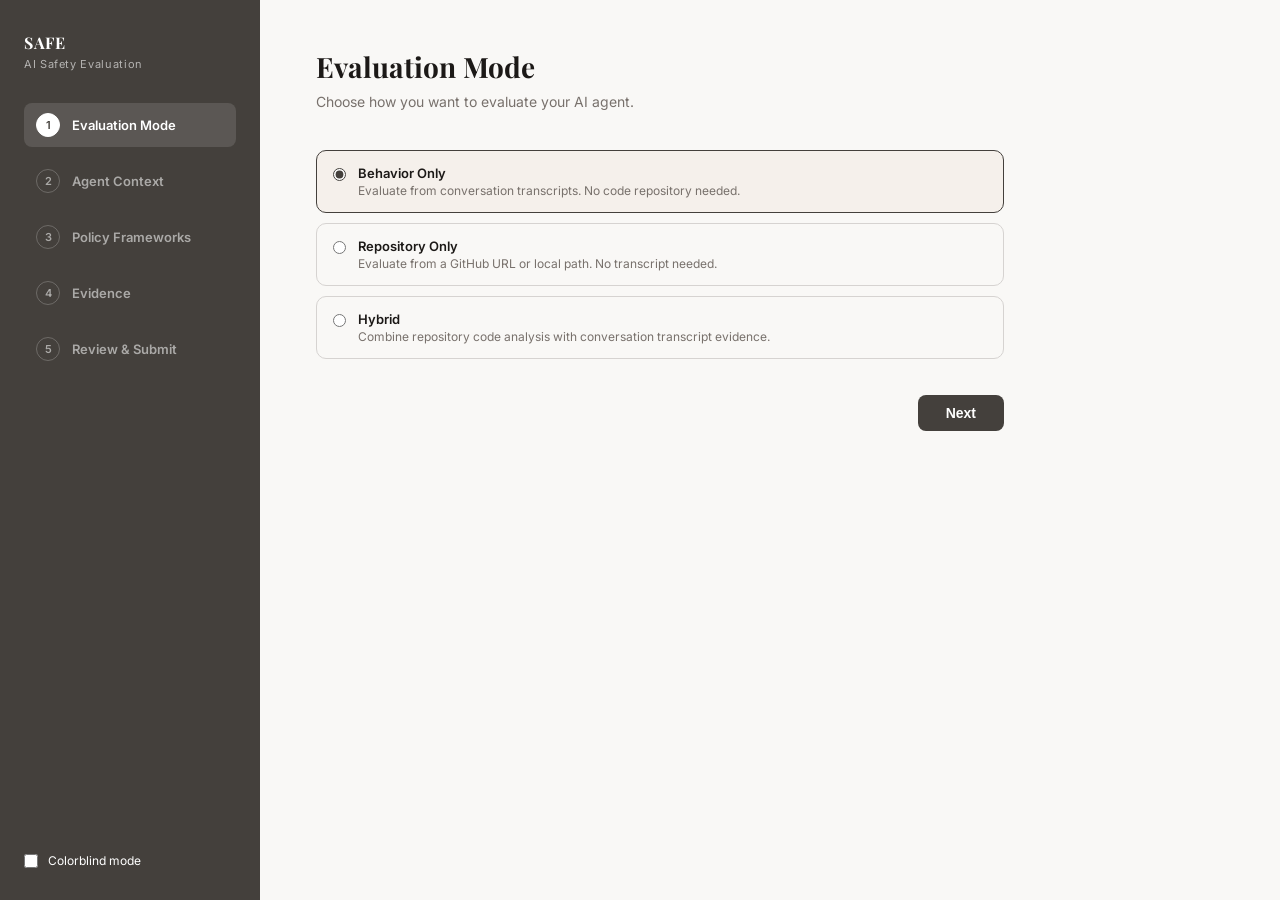
==== frontend/templates/index.html @ 1c04db57 "feat: Phase 7 - HTML frontend, /submit endpoint, 205/207 tests pass" ====
<!DOCTYPE html>
<html lang="en">
<head>
  <meta charset="UTF-8" />
  <meta name="viewport" content="width=device-width, initial-scale=1.0" />
  <title>SAFE — AI Safety Evaluation</title>
  <link rel="preconnect" href="https://fonts.googleapis.com" />
  <link rel="preconnect" href="https://fonts.gstatic.com" crossorigin />
  <link href="https://fonts.googleapis.com/css2?family=Playfair+Display:wght@700&family=Inter:wght@400;600&display=swap" rel="stylesheet" />
  <style>
    *, *::before, *::after { box-sizing: border-box; margin: 0; padding: 0; }
    body { font-family: Inter, sans-serif; background: #F9F8F6; color: #1C1917; min-height: 100vh; display: flex; }

    /* Sidebar */
    #sidebar {
      width: 260px; min-height: 100vh; background: #44403C; color: #fff;
      padding: 32px 24px; display: flex; flex-direction: column; gap: 32px; flex-shrink: 0;
    }
    .wordmark { font-family: 'Playfair Display', serif; font-size: 16px; font-weight: 700; letter-spacing: 0.04em; }
    .wordmark span { opacity: 0.6; font-size: 11px; display: block; font-family: Inter, sans-serif; font-weight: 400; margin-top: 4px; }
    .step-list { display: flex; flex-direction: column; gap: 12px; }
    .step-item {
      display: flex; align-items: center; gap: 12px; padding: 10px 12px; border-radius: 8px;
      cursor: pointer; transition: background 0.15s; font-size: 13px; font-weight: 600; opacity: 0.55;
    }
    .step-item.active { background: rgba(255,255,255,0.12); opacity: 1; }
    .step-item.done { opacity: 0.75; }
    .step-num {
      width: 24px; height: 24px; border-radius: 50%; border: 1.5px solid rgba(255,255,255,0.4);
      display: flex; align-items: center; justify-content: center; font-size: 11px; flex-shrink: 0;
    }
    .step-item.done .step-num { background: rgba(255,255,255,0.2); border-color: transparent; }
    .step-item.active .step-num { background: #fff; color: #44403C; border-color: #fff; }

    /* Colorblind toggle */
    .cb-toggle { margin-top: auto; }
    .cb-toggle label { display: flex; align-items: center; gap: 10px; font-size: 12px; cursor: pointer; }
    .cb-toggle input { width: 14px; height: 14px; accent-color: #fff; }

    /* Main content */
    #main { flex: 1; padding: 48px 56px; max-width: 800px; }
    h1 { font-family: 'Playfair Display', serif; font-size: 28px; margin-bottom: 8px; }
    .subtitle { color: #78716C; font-size: 14px; margin-bottom: 40px; }

    /* Step panels */
    .step-panel { display: none; }
    .step-panel.active { display: block; }

    /* Form fields */
    .field { margin-bottom: 20px; }
    .field label { display: block; font-size: 13px; font-weight: 600; margin-bottom: 6px; }
    .field input, .field textarea, .field select {
      width: 100%; padding: 10px 14px; border: 1.5px solid #D6D3D1; border-radius: 8px;
      font-family: Inter, sans-serif; font-size: 14px; background: #fff;
      transition: border-color 0.15s; outline: none;
    }
    .field input:focus, .field textarea:focus, .field select:focus { border-color: #44403C; }
    .field textarea { resize: vertical; min-height: 90px; }
    .field .hint { font-size: 11px; color: #A8A29E; margin-top: 4px; }

    /* Radio group */
    .radio-group { display: flex; flex-direction: column; gap: 10px; }
    .radio-option {
      display: flex; align-items: flex-start; gap: 12px; padding: 14px 16px; border: 1.5px solid #D6D3D1;
      border-radius: 10px; cursor: pointer; transition: border-color 0.15s, background 0.15s;
    }
    .radio-option:has(input:checked) { border-color: #44403C; background: #F5F0EB; }
    .radio-option input[type=radio] { margin-top: 3px; accent-color: #44403C; }
    .radio-option .opt-label { font-size: 13px; font-weight: 600; }
    .radio-option .opt-desc { font-size: 12px; color: #78716C; margin-top: 2px; }

    /* Policy checkboxes */
    .policy-grid { display: grid; grid-template-columns: 1fr 1fr; gap: 10px; }
    .policy-chip {
      display: flex; align-items: center; gap: 10px; padding: 12px 14px; border: 1.5px solid #D6D3D1;
      border-radius: 8px; cursor: pointer; font-size: 13px; font-weight: 600;
      transition: border-color 0.15s, background 0.15s;
    }
    .policy-chip:has(input:checked) { border-color: #44403C; background: #F5F0EB; }
    .policy-chip input[type=checkbox] { accent-color: #44403C; }

    /* Conversation builder */
    #conversation-box { border: 1.5px solid #D6D3D1; border-radius: 10px; overflow: hidden; }
    .conv-turn { padding: 12px 14px; border-bottom: 1px solid #E7E5E4; display: flex; gap: 10px; }
    .conv-turn:last-child { border-bottom: none; }
    .conv-role {
      font-size: 10px; font-weight: 600; text-transform: uppercase; letter-spacing: 0.06em;
      padding: 3px 8px; border-radius: 4px; flex-shrink: 0; margin-top: 2px; height: fit-content;
    }
    .conv-role.user { background: #E0EDF5; color: #3D6070; }
    .conv-role.assistant { background: #E2E1F5; color: #4A4880; }
    .conv-content { font-size: 13px; flex: 1; line-height: 1.5; }
    .conv-del { background: none; border: none; cursor: pointer; color: #A8A29E; font-size: 16px; flex-shrink: 0; }
    .conv-del:hover { color: #A32D2D; }
    #conv-input-row { display: flex; gap: 10px; padding: 12px 14px; border-top: 1px solid #E7E5E4; background: #FAFAF9; }
    #conv-role-sel { padding: 8px 10px; border: 1.5px solid #D6D3D1; border-radius: 6px; font-size: 13px; }
    #conv-text { flex: 1; padding: 8px 12px; border: 1.5px solid #D6D3D1; border-radius: 6px; font-size: 13px; }
    #conv-add-btn {
      padding: 8px 16px; background: #44403C; color: #fff; border: none; border-radius: 6px;
      font-size: 13px; cursor: pointer; font-weight: 600;
    }
    .conv-empty { padding: 20px; color: #A8A29E; font-size: 13px; text-align: center; }

    /* Dynamic section */
    .dynamic-section { transition: opacity 0.2s; }
    .dynamic-section.hidden { display: none; }

    /* Navigation buttons */
    .nav-row { display: flex; justify-content: space-between; align-items: center; margin-top: 36px; }
    .btn-back {
      padding: 10px 22px; border: 1.5px solid #D6D3D1; border-radius: 8px;
      background: #fff; color: #44403C; font-size: 14px; font-weight: 600; cursor: pointer;
    }
    .btn-next, .btn-submit {
      padding: 10px 28px; background: #44403C; color: #fff; border: none; border-radius: 8px;
      font-size: 14px; font-weight: 600; cursor: pointer; transition: opacity 0.15s;
    }
    .btn-next:hover, .btn-submit:hover { opacity: 0.85; }
    .btn-submit { background: #3B6D11; padding: 12px 36px; font-size: 15px; }

    /* Review section */
    .review-block { background: #F5F0EB; border-radius: 10px; padding: 18px 20px; margin-bottom: 16px; }
    .review-block h3 { font-size: 13px; font-weight: 600; margin-bottom: 10px; color: #78716C; text-transform: uppercase; letter-spacing: 0.05em; }
    .review-item { font-size: 14px; margin-bottom: 4px; }
    .review-item span { font-weight: 600; }

    /* Loading overlay */
    #loading-overlay {
      display: none; position: fixed; inset: 0; background: rgba(68,64,60,0.7);
      z-index: 1000; align-items: center; justify-content: center; flex-direction: column; gap: 16px;
    }
    #loading-overlay.show { display: flex; }
    .spinner { width: 40px; height: 40px; border: 3px solid rgba(255,255,255,0.3); border-top-color: #fff; border-radius: 50%; animation: spin 0.8s linear infinite; }
    @keyframes spin { to { transform: rotate(360deg); } }
    .loading-text { color: #fff; font-size: 15px; font-weight: 600; }

    /* Colorblind mode */
    body.cb .btn-submit { background: #005C99; }
    body.cb .step-item.active .step-num { color: #005C99; }
  </style>
</head>
<body>
  <!-- Loading overlay -->
  <div id="loading-overlay">
    <div class="spinner"></div>
    <div class="loading-text">Running SAFE evaluation…</div>
  </div>

  <!-- Sidebar -->
  <nav id="sidebar">
    <div class="wordmark">SAFE <span>AI Safety Evaluation</span></div>
    <div class="step-list">
      <div class="step-item active" data-step="1">
        <div class="step-num">1</div><span>Evaluation Mode</span>
      </div>
      <div class="step-item" data-step="2">
        <div class="step-num">2</div><span>Agent Context</span>
      </div>
      <div class="step-item" data-step="3">
        <div class="step-num">3</div><span>Policy Frameworks</span>
      </div>
      <div class="step-item" data-step="4">
        <div class="step-num">4</div><span>Evidence</span>
      </div>
      <div class="step-item" data-step="5">
        <div class="step-num">5</div><span>Review &amp; Submit</span>
      </div>
    </div>
    <div class="cb-toggle">
      <label><input type="checkbox" id="cb-check" /> Colorblind mode</label>
    </div>
  </nav>

  <!-- Main -->
  <main id="main">
    <!-- Step 1: Evaluation Mode -->
    <div class="step-panel active" id="panel-1">
      <h1>Evaluation Mode</h1>
      <p class="subtitle">Choose how you want to evaluate your AI agent.</p>
      <div class="radio-group">
        <label class="radio-option">
          <input type="radio" name="eval_mode" value="behavior_only" checked />
          <div>
            <div class="opt-label">Behavior Only</div>
            <div class="opt-desc">Evaluate from conversation transcripts. No code repository needed.</div>
          </div>
        </label>
        <label class="radio-option">
          <input type="radio" name="eval_mode" value="repository_only" />
          <div>
            <div class="opt-label">Repository Only</div>
            <div class="opt-desc">Evaluate from a GitHub URL or local path. No transcript needed.</div>
          </div>
        </label>
        <label class="radio-option">
          <input type="radio" name="eval_mode" value="hybrid" />
          <div>
            <div class="opt-label">Hybrid</div>
            <div class="opt-desc">Combine repository code analysis with conversation transcript evidence.</div>
          </div>
        </label>
      </div>
      <div class="nav-row">
        <span></span>
        <button class="btn-next" onclick="goTo(2)">Next</button>
      </div>
    </div>

    <!-- Step 2: Agent Context -->
    <div class="step-panel" id="panel-2">
      <h1>Agent Context</h1>
      <p class="subtitle">Describe the agent being evaluated.</p>
      <div class="field">
        <label>Agent Name *</label>
        <input type="text" id="agent_name" placeholder="e.g. VeriMedia Content Moderator" />
      </div>
      <div class="field">
        <label>Description</label>
        <textarea id="description" placeholder="Brief description of the agent's purpose and deployment context…"></textarea>
      </div>
      <div class="field">
        <label>Domain</label>
        <select id="domain">
          <option value="Other">Other</option>
          <option value="Healthcare">Healthcare</option>
          <option value="Finance">Finance</option>
          <option value="Legal">Legal</option>
          <option value="Education">Education</option>
          <option value="Security">Security</option>
          <option value="Government">Government</option>
        </select>
      </div>
      <div class="field">
        <label><input type="checkbox" id="high_autonomy" style="margin-right:8px;accent-color:#44403C;" /> High-autonomy agent (can act without human confirmation)</label>
      </div>
      <div class="nav-row">
        <button class="btn-back" onclick="goTo(1)">Back</button>
        <button class="btn-next" onclick="goTo(3)">Next</button>
      </div>
    </div>

    <!-- Step 3: Policy Frameworks -->
    <div class="step-panel" id="panel-3">
      <h1>Policy Frameworks</h1>
      <p class="subtitle">Select the regulatory frameworks to evaluate against.</p>
      <div class="policy-grid">
        <label class="policy-chip"><input type="checkbox" name="policy" value="eu_ai_act" checked /> EU AI Act 2024</label>
        <label class="policy-chip"><input type="checkbox" name="policy" value="us_nist" checked /> NIST AI RMF 1.0</label>
        <label class="policy-chip"><input type="checkbox" name="policy" value="iso" checked /> ISO/IEC 42001</label>
        <label class="policy-chip"><input type="checkbox" name="policy" value="unesco" checked /> UNESCO AI Ethics</label>
      </div>
      <div class="nav-row">
        <button class="btn-back" onclick="goTo(2)">Back</button>
        <button class="btn-next" onclick="goTo(4)">Next</button>
      </div>
    </div>

    <!-- Step 4: Evidence -->
    <div class="step-panel" id="panel-4">
      <h1>Evidence</h1>
      <p class="subtitle">Provide the evidence for evaluation based on your chosen mode.</p>

      <!-- Repository section (shown for repository_only / hybrid) -->
      <div class="dynamic-section hidden" id="repo-section">
        <div class="field">
          <label>Source Type</label>
          <select id="source_type">
            <option value="github_url">GitHub URL</option>
            <option value="local_path">Local Path</option>
          </select>
        </div>
        <div class="field" id="github-url-field">
          <label>GitHub URL *</label>
          <input type="text" id="github_url" placeholder="https://github.com/owner/repository" />
        </div>
        <div class="field hidden" id="local-path-field">
          <label>Local Path *</label>
          <input type="text" id="local_path" placeholder="/absolute/path/to/repository" />
        </div>
        <div class="field">
          <label>Repository Description</label>
          <input type="text" id="repo_description" placeholder="Brief description of the repository…" />
        </div>
      </div>

      <!-- Conversation section (shown for behavior_only / hybrid) -->
      <div class="dynamic-section" id="conv-section">
        <div class="field">
          <label>Conversation Transcript</label>
          <div id="conversation-box">
            <div id="conv-turns"></div>
            <div id="conv-input-row">
              <select id="conv-role-sel">
                <option value="user">User</option>
                <option value="assistant">Assistant</option>
              </select>
              <input type="text" id="conv-text" placeholder="Enter message…" onkeydown="if(event.key==='Enter'){addTurn();}" />
              <button id="conv-add-btn" onclick="addTurn()">Add</button>
            </div>
          </div>
          <div class="hint">Press Enter or click Add to insert a turn.</div>
        </div>
      </div>

      <div class="nav-row">
        <button class="btn-back" onclick="goTo(3)">Back</button>
        <button class="btn-next" onclick="goTo(5)">Next</button>
      </div>
    </div>

    <!-- Step 5: Review & Submit -->
    <div class="step-panel" id="panel-5">
      <h1>Review &amp; Submit</h1>
      <p class="subtitle">Confirm your configuration before running the evaluation.</p>

      <div class="review-block">
        <h3>Evaluation</h3>
        <div class="review-item">Mode: <span id="rv-mode">—</span></div>
      </div>
      <div class="review-block">
        <h3>Agent</h3>
        <div class="review-item">Name: <span id="rv-name">—</span></div>
        <div class="review-item">Domain: <span id="rv-domain">—</span></div>
        <div class="review-item">High autonomy: <span id="rv-autonomy">—</span></div>
      </div>
      <div class="review-block">
        <h3>Policies</h3>
        <div class="review-item"><span id="rv-policies">—</span></div>
      </div>
      <div class="review-block" id="rv-evidence-block">
        <h3>Evidence</h3>
        <div id="rv-evidence">—</div>
      </div>

      <div class="nav-row">
        <button class="btn-back" onclick="goTo(4)">Back</button>
        <button class="btn-submit" onclick="submitForm()">Run Evaluation</button>
      </div>
    </div>

  </main>

  <script>
    let currentStep = 1;
    const conversation = [];

    // --- Step navigation ---
    function goTo(step) {
      document.querySelector('.step-panel.active').classList.remove('active');
      document.getElementById('panel-' + step).classList.add('active');

      document.querySelectorAll('.step-item').forEach(el => {
        const s = parseInt(el.dataset.step);
        el.classList.remove('active', 'done');
        if (s === step) el.classList.add('active');
        else if (s < step) el.classList.add('done');
      });

      currentStep = step;
      if (step === 4) updateEvidenceSections();
      if (step === 5) buildReview();
    }

    // --- Evaluation mode drives evidence sections ---
    function getMode() {
      return document.querySelector('input[name="eval_mode"]:checked')?.value || 'behavior_only';
    }

    function updateEvidenceSections() {
      const mode = getMode();
      const showRepo = mode === 'repository_only' || mode === 'hybrid';
      const showConv = mode === 'behavior_only' || mode === 'hybrid';
      document.getElementById('repo-section').classList.toggle('hidden', !showRepo);
      document.getElementById('conv-section').classList.toggle('hidden', !showConv);
    }

    // Source type toggle
    document.getElementById('source_type').addEventListener('change', function() {
      const isGH = this.value === 'github_url';
      document.getElementById('github-url-field').classList.toggle('hidden', !isGH);
      document.getElementById('local-path-field').classList.toggle('hidden', isGH);
    });

    // --- Conversation builder ---
    function addTurn() {
      const role = document.getElementById('conv-role-sel').value;
      const text = document.getElementById('conv-text').value.trim();
      if (!text) return;
      conversation.push({ role, content: text });
      document.getElementById('conv-text').value = '';
      renderConversation();
    }

    function removeTurn(i) {
      conversation.splice(i, 1);
      renderConversation();
    }

    function renderConversation() {
      const box = document.getElementById('conv-turns');
      if (conversation.length === 0) {
        box.innerHTML = '<div class="conv-empty">No turns yet. Add a message below.</div>';
        return;
      }
      box.innerHTML = conversation.map((t, i) =>
        `<div class="conv-turn">
          <span class="conv-role ${t.role}">${t.role}</span>
          <span class="conv-content">${escHtml(t.content)}</span>
          <button class="conv-del" onclick="removeTurn(${i})" title="Remove">×</button>
        </div>`
      ).join('');
    }

    function escHtml(s) {
      return s.replace(/&/g,'&amp;').replace(/</g,'&lt;').replace(/>/g,'&gt;');
    }

    renderConversation();

    // --- Build review panel ---
    function buildReview() {
      const mode = getMode();
      document.getElementById('rv-mode').textContent = { behavior_only: 'Behavior Only', repository_only: 'Repository Only', hybrid: 'Hybrid' }[mode] || mode;
      document.getElementById('rv-name').textContent = document.getElementById('agent_name').value || '(not set)';
      document.getElementById('rv-domain').textContent = document.getElementById('domain').value;
      document.getElementById('rv-autonomy').textContent = document.getElementById('high_autonomy').checked ? 'Yes' : 'No';

      const policies = Array.from(document.querySelectorAll('input[name="policy"]:checked')).map(el => el.value);
      document.getElementById('rv-policies').textContent = policies.join(', ') || '(none)';

      let evHtml = '';
      if (mode === 'repository_only' || mode === 'hybrid') {
        const st = document.getElementById('source_type').value;
        const url = st === 'github_url' ? document.getElementById('github_url').value : document.getElementById('local_path').value;
        evHtml += `<div class="review-item">Repository: <span>${escHtml(url || '(not set)')}</span></div>`;
      }
      if (mode === 'behavior_only' || mode === 'hybrid') {
        evHtml += `<div class="review-item">Conversation turns: <span>${conversation.length}</span></div>`;
      }
      document.getElementById('rv-evidence').innerHTML = evHtml || '—';
    }

    // --- Submit ---
    async function submitForm() {
      const mode = getMode();
      const agentName = document.getElementById('agent_name').value.trim() || 'Unnamed Agent';
      const description = document.getElementById('description').value.trim();
      const domain = document.getElementById('domain').value;
      const highAutonomy = document.getElementById('high_autonomy').checked;
      const policies = Array.from(document.querySelectorAll('input[name="policy"]:checked')).map(el => el.value);

      const fd = new FormData();
      fd.append('evaluation_mode', mode);
      fd.append('agent_name', agentName);
      fd.append('description', description);
      fd.append('domain', domain);
      fd.append('high_autonomy', highAutonomy ? 'true' : 'false');
      fd.append('selected_policies', JSON.stringify(policies));
      fd.append('conversation', JSON.stringify(conversation));

      if (mode === 'repository_only' || mode === 'hybrid') {
        const st = document.getElementById('source_type').value;
        fd.append('source_type', st);
        if (st === 'github_url') {
          fd.append('github_url', document.getElementById('github_url').value.trim());
        } else {
          fd.append('local_path', document.getElementById('local_path').value.trim());
        }
        fd.append('repo_description', document.getElementById('repo_description').value.trim());
      }

      document.getElementById('loading-overlay').classList.add('show');

      try {
        const resp = await fetch('/submit', { method: 'POST', body: fd });
        if (!resp.ok) {
          const err = await resp.json();
          alert('Error: ' + (err.detail || resp.statusText));
          return;
        }
        const data = await resp.json();
        sessionStorage.setItem('safe_result', JSON.stringify(data));
        window.location.href = '/result';
      } catch (e) {
        alert('Network error: ' + e.message);
      } finally {
        document.getElementById('loading-overlay').classList.remove('show');
      }
    }

    // --- Colorblind toggle ---
    document.getElementById('cb-check').addEventListener('change', function() {
      document.body.classList.toggle('cb', this.checked);
    });
  </script>
</body>
</html>
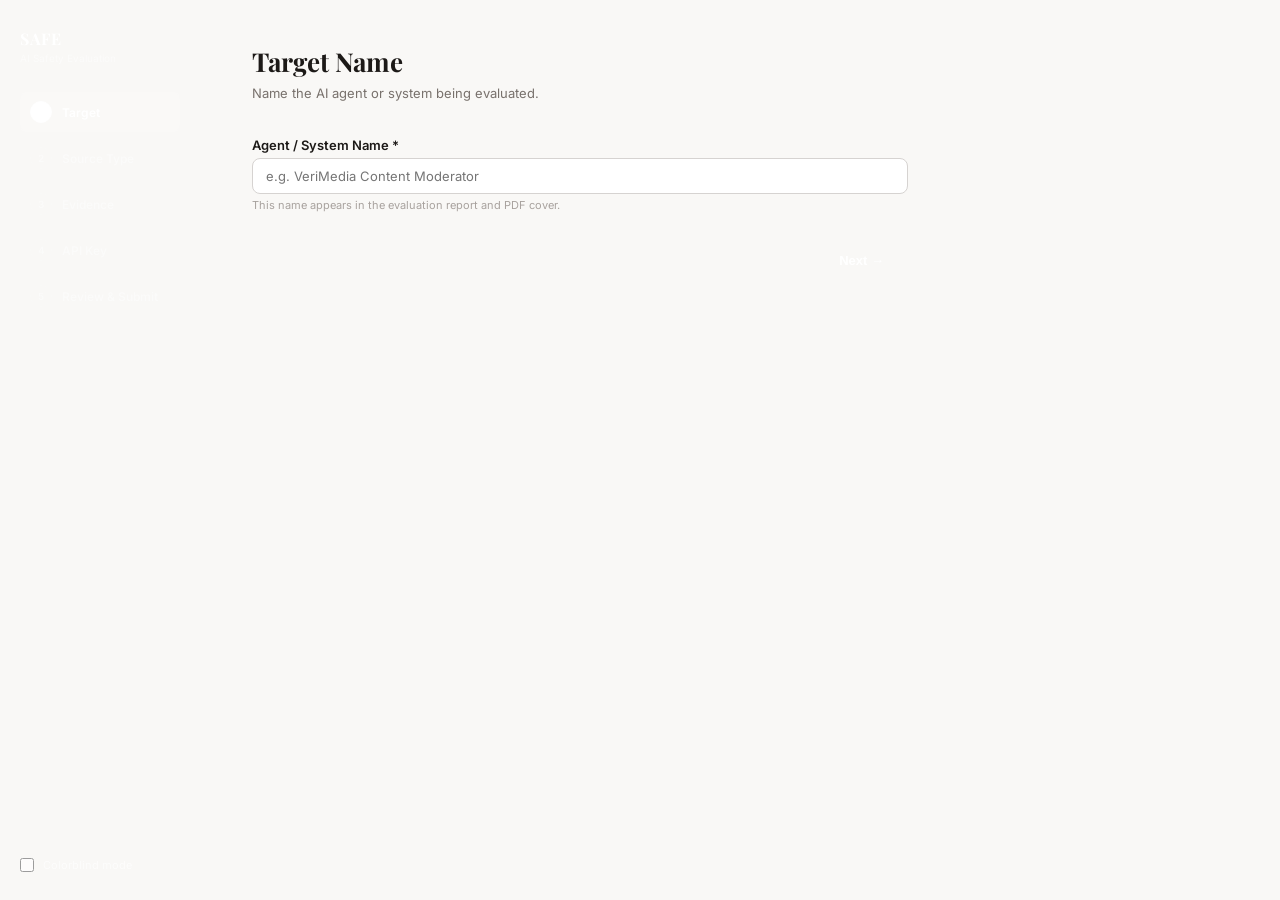
==== commit b454bc4c: "feat: Phase 7b - frontend visual spec applied, 194/194 tests pass" ====
--- a/frontend/templates/index.html
+++ b/frontend/templates/index.html
@@ -6,141 +6,169 @@
   <title>SAFE — AI Safety Evaluation</title>
   <link rel="preconnect" href="https://fonts.googleapis.com" />
   <link rel="preconnect" href="https://fonts.gstatic.com" crossorigin />
-  <link href="https://fonts.googleapis.com/css2?family=Playfair+Display:wght@700&family=Inter:wght@400;600&display=swap" rel="stylesheet" />
+  <link href="https://fonts.googleapis.com/css2?family=Inter:wght@400;500;600&family=Playfair+Display:wght@700&display=swap" rel="stylesheet" />
+  <link rel="stylesheet" href="/static/style.css" />
   <style>
     *, *::before, *::after { box-sizing: border-box; margin: 0; padding: 0; }
     body { font-family: Inter, sans-serif; background: #F9F8F6; color: #1C1917; min-height: 100vh; display: flex; }
 
-    /* Sidebar */
+    /* ── Sidebar ─────────────────────────────────────── */
     #sidebar {
-      width: 260px; min-height: 100vh; background: #44403C; color: #fff;
-      padding: 32px 24px; display: flex; flex-direction: column; gap: 32px; flex-shrink: 0;
-    }
-    .wordmark { font-family: 'Playfair Display', serif; font-size: 16px; font-weight: 700; letter-spacing: 0.04em; }
-    .wordmark span { opacity: 0.6; font-size: 11px; display: block; font-family: Inter, sans-serif; font-weight: 400; margin-top: 4px; }
-    .step-list { display: flex; flex-direction: column; gap: 12px; }
+      width: 200px; min-height: 100vh; background: var(--color-warm-slate); color: #fff;
+      padding: 28px 20px; display: flex; flex-direction: column; gap: 28px; flex-shrink: 0;
+    }
+    .wordmark {
+      font-family: 'Playfair Display', serif; font-size: 16px; font-weight: 700; letter-spacing: 0.04em;
+    }
+    .wordmark span {
+      display: block; font-family: Inter, sans-serif; font-size: 10px; font-weight: 400;
+      opacity: 0.55; margin-top: 3px; letter-spacing: 0;
+    }
+    .step-list { display: flex; flex-direction: column; gap: 6px; }
     .step-item {
-      display: flex; align-items: center; gap: 12px; padding: 10px 12px; border-radius: 8px;
-      cursor: pointer; transition: background 0.15s; font-size: 13px; font-weight: 600; opacity: 0.55;
-    }
-    .step-item.active { background: rgba(255,255,255,0.12); opacity: 1; }
-    .step-item.done { opacity: 0.75; }
+      display: flex; align-items: center; gap: 10px; padding: 9px 10px; border-radius: 7px;
+      cursor: pointer; font-size: 12px; font-weight: 600; opacity: 0.45; transition: opacity 0.15s, background 0.15s;
+    }
+    .step-item.active  { background: rgba(255,255,255,0.12); opacity: 1; }
+    .step-item.done    { opacity: 0.7; }
     .step-num {
-      width: 24px; height: 24px; border-radius: 50%; border: 1.5px solid rgba(255,255,255,0.4);
-      display: flex; align-items: center; justify-content: center; font-size: 11px; flex-shrink: 0;
-    }
-    .step-item.done .step-num { background: rgba(255,255,255,0.2); border-color: transparent; }
-    .step-item.active .step-num { background: #fff; color: #44403C; border-color: #fff; }
+      width: 22px; height: 22px; border-radius: 50%; border: 1.5px solid rgba(255,255,255,0.35);
+      display: flex; align-items: center; justify-content: center; font-size: 10px; flex-shrink: 0;
+    }
+    .step-item.active .step-num { background: #fff; color: var(--color-warm-slate); border-color: #fff; }
+    .step-item.done   .step-num { background: rgba(255,255,255,0.18); border-color: transparent; }
 
     /* Colorblind toggle */
     .cb-toggle { margin-top: auto; }
-    .cb-toggle label { display: flex; align-items: center; gap: 10px; font-size: 12px; cursor: pointer; }
+    .cb-toggle label { display: flex; align-items: center; gap: 9px; font-size: 11px; cursor: pointer; opacity: 0.7; }
     .cb-toggle input { width: 14px; height: 14px; accent-color: #fff; }
 
-    /* Main content */
-    #main { flex: 1; padding: 48px 56px; max-width: 800px; }
-    h1 { font-family: 'Playfair Display', serif; font-size: 28px; margin-bottom: 8px; }
-    .subtitle { color: #78716C; font-size: 14px; margin-bottom: 40px; }
+    /* ── Main area ──────────────────────────────────── */
+    #main { flex: 1; padding: 44px 52px; max-width: 760px; }
+    h1 { font-family: 'Playfair Display', serif; font-size: 26px; margin-bottom: 6px; }
+    .subtitle { color: #78716C; font-size: 13px; margin-bottom: 36px; }
 
     /* Step panels */
     .step-panel { display: none; }
     .step-panel.active { display: block; }
 
-    /* Form fields */
-    .field { margin-bottom: 20px; }
-    .field label { display: block; font-size: 13px; font-weight: 600; margin-bottom: 6px; }
+    /* Fields */
+    .field { margin-bottom: 18px; }
+    .field label { display: block; font-size: 13px; font-weight: 600; margin-bottom: 5px; }
     .field input, .field textarea, .field select {
-      width: 100%; padding: 10px 14px; border: 1.5px solid #D6D3D1; border-radius: 8px;
-      font-family: Inter, sans-serif; font-size: 14px; background: #fff;
-      transition: border-color 0.15s; outline: none;
-    }
-    .field input:focus, .field textarea:focus, .field select:focus { border-color: #44403C; }
-    .field textarea { resize: vertical; min-height: 90px; }
+      width: 100%; padding: 9px 13px; border: 1.5px solid #D6D3D1; border-radius: 8px;
+      font-family: Inter, sans-serif; font-size: 13px; background: #fff; outline: none;
+      transition: border-color 0.15s;
+    }
+    .field input:focus, .field textarea:focus, .field select:focus { border-color: var(--color-warm-slate); }
+    .field textarea { resize: vertical; min-height: 80px; }
     .field .hint { font-size: 11px; color: #A8A29E; margin-top: 4px; }
 
-    /* Radio group */
-    .radio-group { display: flex; flex-direction: column; gap: 10px; }
-    .radio-option {
-      display: flex; align-items: flex-start; gap: 12px; padding: 14px 16px; border: 1.5px solid #D6D3D1;
-      border-radius: 10px; cursor: pointer; transition: border-color 0.15s, background 0.15s;
-    }
-    .radio-option:has(input:checked) { border-color: #44403C; background: #F5F0EB; }
-    .radio-option input[type=radio] { margin-top: 3px; accent-color: #44403C; }
-    .radio-option .opt-label { font-size: 13px; font-weight: 600; }
-    .radio-option .opt-desc { font-size: 12px; color: #78716C; margin-top: 2px; }
-
-    /* Policy checkboxes */
-    .policy-grid { display: grid; grid-template-columns: 1fr 1fr; gap: 10px; }
-    .policy-chip {
-      display: flex; align-items: center; gap: 10px; padding: 12px 14px; border: 1.5px solid #D6D3D1;
-      border-radius: 8px; cursor: pointer; font-size: 13px; font-weight: 600;
-      transition: border-color 0.15s, background 0.15s;
-    }
-    .policy-chip:has(input:checked) { border-color: #44403C; background: #F5F0EB; }
-    .policy-chip input[type=checkbox] { accent-color: #44403C; }
+    /* Source-type buttons */
+    .source-btns { display: flex; gap: 10px; margin-bottom: 24px; }
+    .source-btn {
+      flex: 1; padding: 11px 8px; border: 1.5px solid #D6D3D1; border-radius: 9px;
+      background: #fff; font-family: Inter, sans-serif; font-size: 13px; font-weight: 600;
+      cursor: pointer; text-align: center; transition: border-color 0.15s, background 0.15s;
+    }
+    .source-btn .s-icon { display: block; font-size: 18px; margin-bottom: 4px; }
+    .source-btn.active { border-color: var(--color-warm-slate); background: var(--color-rule-ref-bg); }
+
+    /* Dynamic evidence sections */
+    .evidence-section { display: none; }
+    .evidence-section.active { display: block; }
 
     /* Conversation builder */
-    #conversation-box { border: 1.5px solid #D6D3D1; border-radius: 10px; overflow: hidden; }
-    .conv-turn { padding: 12px 14px; border-bottom: 1px solid #E7E5E4; display: flex; gap: 10px; }
+    #conv-box { border: 1.5px solid #D6D3D1; border-radius: 10px; overflow: hidden; margin-bottom: 4px; }
+    .conv-turn { padding: 10px 13px; border-bottom: 1px solid var(--color-card-border); display: flex; gap: 10px; align-items: flex-start; }
     .conv-turn:last-child { border-bottom: none; }
     .conv-role {
-      font-size: 10px; font-weight: 600; text-transform: uppercase; letter-spacing: 0.06em;
-      padding: 3px 8px; border-radius: 4px; flex-shrink: 0; margin-top: 2px; height: fit-content;
-    }
-    .conv-role.user { background: #E0EDF5; color: #3D6070; }
+      font-size: 9px; font-weight: 600; text-transform: uppercase; letter-spacing: 0.06em;
+      padding: 3px 7px; border-radius: 4px; flex-shrink: 0; margin-top: 2px;
+    }
+    .conv-role.user      { background: #E0EDF5; color: #3D6070; }
     .conv-role.assistant { background: #E2E1F5; color: #4A4880; }
     .conv-content { font-size: 13px; flex: 1; line-height: 1.5; }
-    .conv-del { background: none; border: none; cursor: pointer; color: #A8A29E; font-size: 16px; flex-shrink: 0; }
+    .conv-del { background: none; border: none; cursor: pointer; color: #A8A29E; font-size: 15px; flex-shrink: 0; padding: 0 2px; }
     .conv-del:hover { color: #A32D2D; }
-    #conv-input-row { display: flex; gap: 10px; padding: 12px 14px; border-top: 1px solid #E7E5E4; background: #FAFAF9; }
-    #conv-role-sel { padding: 8px 10px; border: 1.5px solid #D6D3D1; border-radius: 6px; font-size: 13px; }
-    #conv-text { flex: 1; padding: 8px 12px; border: 1.5px solid #D6D3D1; border-radius: 6px; font-size: 13px; }
+    .conv-empty { padding: 18px; color: #A8A29E; font-size: 13px; text-align: center; }
+    #conv-input-row { display: flex; gap: 8px; padding: 10px 13px; border-top: 1px solid var(--color-card-border); background: #FAFAF9; }
+    #conv-role-sel { padding: 7px 9px; border: 1.5px solid #D6D3D1; border-radius: 6px; font-size: 12px; }
+    #conv-text { flex: 1; padding: 7px 11px; border: 1.5px solid #D6D3D1; border-radius: 6px; font-size: 13px; }
     #conv-add-btn {
-      padding: 8px 16px; background: #44403C; color: #fff; border: none; border-radius: 6px;
-      font-size: 13px; cursor: pointer; font-weight: 600;
-    }
-    .conv-empty { padding: 20px; color: #A8A29E; font-size: 13px; text-align: center; }
-
-    /* Dynamic section */
-    .dynamic-section { transition: opacity 0.2s; }
-    .dynamic-section.hidden { display: none; }
-
-    /* Navigation buttons */
-    .nav-row { display: flex; justify-content: space-between; align-items: center; margin-top: 36px; }
+      padding: 7px 14px; background: var(--color-warm-slate); color: #fff; border: none;
+      border-radius: 6px; font-size: 12px; font-weight: 600; cursor: pointer;
+    }
+
+    /* File upload */
+    .file-drop {
+      border: 2px dashed #D6D3D1; border-radius: 10px; padding: 32px 20px;
+      text-align: center; cursor: pointer; transition: border-color 0.15s;
+    }
+    .file-drop:hover { border-color: var(--color-warm-slate); }
+    .file-drop .fd-icon { font-size: 28px; margin-bottom: 8px; color: #A8A29E; }
+    .file-drop .fd-label { font-size: 13px; font-weight: 600; color: #44403C; }
+    .file-drop .fd-sub { font-size: 11px; color: #A8A29E; margin-top: 4px; }
+    #doc-file { display: none; }
+    #doc-preview { margin-top: 10px; font-size: 12px; color: #78716C; }
+
+    /* API key detection */
+    .api-key-wrap { position: relative; }
+    #api_key { padding-right: 120px; }
+    #provider-badge {
+      position: absolute; right: 10px; top: 50%; transform: translateY(-50%);
+      font-size: 11px; font-weight: 600; padding: 3px 9px; border-radius: 10px;
+      background: var(--color-rule-ref-bg); color: var(--color-warm-slate); display: none;
+    }
+    .no-key-hint { font-size: 11px; color: #A8A29E; margin-top: 6px; }
+
+    /* Review block */
+    .review-block {
+      background: var(--color-rule-ref-bg); border-radius: 10px; padding: 16px 18px; margin-bottom: 14px;
+    }
+    .review-block h3 {
+      font-size: 11px; font-weight: 600; color: #78716C; text-transform: uppercase;
+      letter-spacing: 0.05em; margin-bottom: 8px;
+    }
+    .review-item { font-size: 13px; margin-bottom: 3px; color: #1C1917; }
+    .review-item span { font-weight: 600; }
+
+    /* Navigation */
+    .nav-row { display: flex; justify-content: space-between; align-items: center; margin-top: 32px; }
     .btn-back {
-      padding: 10px 22px; border: 1.5px solid #D6D3D1; border-radius: 8px;
-      background: #fff; color: #44403C; font-size: 14px; font-weight: 600; cursor: pointer;
-    }
-    .btn-next, .btn-submit {
-      padding: 10px 28px; background: #44403C; color: #fff; border: none; border-radius: 8px;
-      font-size: 14px; font-weight: 600; cursor: pointer; transition: opacity 0.15s;
-    }
-    .btn-next:hover, .btn-submit:hover { opacity: 0.85; }
-    .btn-submit { background: #3B6D11; padding: 12px 36px; font-size: 15px; }
-
-    /* Review section */
-    .review-block { background: #F5F0EB; border-radius: 10px; padding: 18px 20px; margin-bottom: 16px; }
-    .review-block h3 { font-size: 13px; font-weight: 600; margin-bottom: 10px; color: #78716C; text-transform: uppercase; letter-spacing: 0.05em; }
-    .review-item { font-size: 14px; margin-bottom: 4px; }
-    .review-item span { font-weight: 600; }
+      padding: 9px 20px; border: 1.5px solid #D6D3D1; border-radius: 8px;
+      background: #fff; color: var(--color-warm-slate); font-size: 13px; font-weight: 600; cursor: pointer;
+    }
+    .btn-next {
+      padding: 9px 24px; background: var(--color-warm-slate); color: #fff; border: none;
+      border-radius: 8px; font-size: 13px; font-weight: 600; cursor: pointer; transition: opacity 0.15s;
+    }
+    .btn-next:hover { opacity: 0.85; }
+    .btn-submit {
+      padding: 11px 32px; background: #3B6D11; color: #fff; border: none;
+      border-radius: 8px; font-size: 14px; font-weight: 600; cursor: pointer; transition: opacity 0.15s;
+    }
+    .btn-submit:hover { opacity: 0.85; }
 
     /* Loading overlay */
     #loading-overlay {
-      display: none; position: fixed; inset: 0; background: rgba(68,64,60,0.7);
-      z-index: 1000; align-items: center; justify-content: center; flex-direction: column; gap: 16px;
+      display: none; position: fixed; inset: 0; background: rgba(68,64,60,0.75);
+      z-index: 1000; align-items: center; justify-content: center; flex-direction: column; gap: 14px;
     }
     #loading-overlay.show { display: flex; }
-    .spinner { width: 40px; height: 40px; border: 3px solid rgba(255,255,255,0.3); border-top-color: #fff; border-radius: 50%; animation: spin 0.8s linear infinite; }
+    .spinner {
+      width: 38px; height: 38px; border: 3px solid rgba(255,255,255,0.3);
+      border-top-color: #fff; border-radius: 50%; animation: spin 0.8s linear infinite;
+    }
     @keyframes spin { to { transform: rotate(360deg); } }
-    .loading-text { color: #fff; font-size: 15px; font-weight: 600; }
+    .loading-text { color: #fff; font-size: 14px; font-weight: 600; }
 
     /* Colorblind mode */
     body.cb .btn-submit { background: #005C99; }
-    body.cb .step-item.active .step-num { color: #005C99; }
+    body.cb .source-btn.active { border-color: #005C99; }
   </style>
 </head>
 <body>
-  <!-- Loading overlay -->
   <div id="loading-overlay">
     <div class="spinner"></div>
     <div class="loading-text">Running SAFE evaluation…</div>
@@ -150,21 +178,11 @@
   <nav id="sidebar">
     <div class="wordmark">SAFE <span>AI Safety Evaluation</span></div>
     <div class="step-list">
-      <div class="step-item active" data-step="1">
-        <div class="step-num">1</div><span>Evaluation Mode</span>
-      </div>
-      <div class="step-item" data-step="2">
-        <div class="step-num">2</div><span>Agent Context</span>
-      </div>
-      <div class="step-item" data-step="3">
-        <div class="step-num">3</div><span>Policy Frameworks</span>
-      </div>
-      <div class="step-item" data-step="4">
-        <div class="step-num">4</div><span>Evidence</span>
-      </div>
-      <div class="step-item" data-step="5">
-        <div class="step-num">5</div><span>Review &amp; Submit</span>
-      </div>
+      <div class="step-item active" data-step="1"><div class="step-num">1</div><span>Target</span></div>
+      <div class="step-item"        data-step="2"><div class="step-num">2</div><span>Source Type</span></div>
+      <div class="step-item"        data-step="3"><div class="step-num">3</div><span>Evidence</span></div>
+      <div class="step-item"        data-step="4"><div class="step-num">4</div><span>API Key</span></div>
+      <div class="step-item"        data-step="5"><div class="step-num">5</div><span>Review &amp; Submit</span></div>
     </div>
     <div class="cb-toggle">
       <label><input type="checkbox" id="cb-check" /> Colorblind mode</label>
@@ -173,138 +191,124 @@
 
   <!-- Main -->
   <main id="main">
-    <!-- Step 1: Evaluation Mode -->
+
+    <!-- Step 1: Target Name -->
     <div class="step-panel active" id="panel-1">
-      <h1>Evaluation Mode</h1>
-      <p class="subtitle">Choose how you want to evaluate your AI agent.</p>
-      <div class="radio-group">
-        <label class="radio-option">
-          <input type="radio" name="eval_mode" value="behavior_only" checked />
-          <div>
-            <div class="opt-label">Behavior Only</div>
-            <div class="opt-desc">Evaluate from conversation transcripts. No code repository needed.</div>
-          </div>
-        </label>
-        <label class="radio-option">
-          <input type="radio" name="eval_mode" value="repository_only" />
-          <div>
-            <div class="opt-label">Repository Only</div>
-            <div class="opt-desc">Evaluate from a GitHub URL or local path. No transcript needed.</div>
-          </div>
-        </label>
-        <label class="radio-option">
-          <input type="radio" name="eval_mode" value="hybrid" />
-          <div>
-            <div class="opt-label">Hybrid</div>
-            <div class="opt-desc">Combine repository code analysis with conversation transcript evidence.</div>
-          </div>
-        </label>
+      <h1>Target Name</h1>
+      <p class="subtitle">Name the AI agent or system being evaluated.</p>
+      <div class="field">
+        <label for="target_name">Agent / System Name *</label>
+        <input type="text" id="target_name" placeholder="e.g. VeriMedia Content Moderator" autocomplete="off" />
+        <div class="hint">This name appears in the evaluation report and PDF cover.</div>
       </div>
       <div class="nav-row">
         <span></span>
-        <button class="btn-next" onclick="goTo(2)">Next</button>
-      </div>
-    </div>
-
-    <!-- Step 2: Agent Context -->
+        <button class="btn-next" onclick="goTo(2)">Next →</button>
+      </div>
+    </div>
+
+    <!-- Step 2: Source Type -->
     <div class="step-panel" id="panel-2">
-      <h1>Agent Context</h1>
-      <p class="subtitle">Describe the agent being evaluated.</p>
-      <div class="field">
-        <label>Agent Name *</label>
-        <input type="text" id="agent_name" placeholder="e.g. VeriMedia Content Moderator" />
-      </div>
-      <div class="field">
-        <label>Description</label>
-        <textarea id="description" placeholder="Brief description of the agent's purpose and deployment context…"></textarea>
-      </div>
-      <div class="field">
-        <label>Domain</label>
-        <select id="domain">
-          <option value="Other">Other</option>
-          <option value="Healthcare">Healthcare</option>
-          <option value="Finance">Finance</option>
-          <option value="Legal">Legal</option>
-          <option value="Education">Education</option>
-          <option value="Security">Security</option>
-          <option value="Government">Government</option>
-        </select>
-      </div>
-      <div class="field">
-        <label><input type="checkbox" id="high_autonomy" style="margin-right:8px;accent-color:#44403C;" /> High-autonomy agent (can act without human confirmation)</label>
-      </div>
+      <h1>Source Type</h1>
+      <p class="subtitle">Select the type of evidence you are providing.</p>
+      <div class="source-btns">
+        <button class="source-btn active" data-source="github_url" onclick="selectSource(this)">
+          <span class="s-icon">⚙</span>GitHub URL
+        </button>
+        <button class="source-btn" data-source="conversation" onclick="selectSource(this)">
+          <span class="s-icon">💬</span>Conversation
+        </button>
+        <button class="source-btn" data-source="document" onclick="selectSource(this)">
+          <span class="s-icon">📄</span>Document
+        </button>
+      </div>
+      <div id="src-desc" style="font-size:13px;color:#78716C;background:#F9F8F6;border-radius:8px;padding:12px 14px;"></div>
       <div class="nav-row">
-        <button class="btn-back" onclick="goTo(1)">Back</button>
-        <button class="btn-next" onclick="goTo(3)">Next</button>
-      </div>
-    </div>
-
-    <!-- Step 3: Policy Frameworks -->
+        <button class="btn-back" onclick="goTo(1)">← Back</button>
+        <button class="btn-next" onclick="goTo(3)">Next →</button>
+      </div>
+    </div>
+
+    <!-- Step 3: Evidence -->
     <div class="step-panel" id="panel-3">
-      <h1>Policy Frameworks</h1>
-      <p class="subtitle">Select the regulatory frameworks to evaluate against.</p>
-      <div class="policy-grid">
-        <label class="policy-chip"><input type="checkbox" name="policy" value="eu_ai_act" checked /> EU AI Act 2024</label>
-        <label class="policy-chip"><input type="checkbox" name="policy" value="us_nist" checked /> NIST AI RMF 1.0</label>
-        <label class="policy-chip"><input type="checkbox" name="policy" value="iso" checked /> ISO/IEC 42001</label>
-        <label class="policy-chip"><input type="checkbox" name="policy" value="unesco" checked /> UNESCO AI Ethics</label>
-      </div>
-      <div class="nav-row">
-        <button class="btn-back" onclick="goTo(2)">Back</button>
-        <button class="btn-next" onclick="goTo(4)">Next</button>
-      </div>
-    </div>
-
-    <!-- Step 4: Evidence -->
-    <div class="step-panel" id="panel-4">
       <h1>Evidence</h1>
-      <p class="subtitle">Provide the evidence for evaluation based on your chosen mode.</p>
-
-      <!-- Repository section (shown for repository_only / hybrid) -->
-      <div class="dynamic-section hidden" id="repo-section">
+      <p class="subtitle" id="evidence-subtitle">Provide the evidence for evaluation.</p>
+
+      <!-- GitHub URL evidence -->
+      <div class="evidence-section active" id="ev-github">
         <div class="field">
-          <label>Source Type</label>
-          <select id="source_type">
-            <option value="github_url">GitHub URL</option>
-            <option value="local_path">Local Path</option>
-          </select>
-        </div>
-        <div class="field" id="github-url-field">
-          <label>GitHub URL *</label>
-          <input type="text" id="github_url" placeholder="https://github.com/owner/repository" />
-        </div>
-        <div class="field hidden" id="local-path-field">
-          <label>Local Path *</label>
-          <input type="text" id="local_path" placeholder="/absolute/path/to/repository" />
+          <label for="github_url">GitHub URL *</label>
+          <input type="url" id="github_url" placeholder="https://github.com/owner/repository" />
         </div>
         <div class="field">
-          <label>Repository Description</label>
-          <input type="text" id="repo_description" placeholder="Brief description of the repository…" />
-        </div>
-      </div>
-
-      <!-- Conversation section (shown for behavior_only / hybrid) -->
-      <div class="dynamic-section" id="conv-section">
+          <label for="framework">Framework <span style="font-weight:400;color:#A8A29E">(optional)</span></label>
+          <input type="text" id="framework" placeholder="e.g. Flask, FastAPI, Django" />
+        </div>
+        <div class="field">
+          <label for="llm_backends">LLM Backends <span style="font-weight:400;color:#A8A29E">(optional)</span></label>
+          <input type="text" id="llm_backends" placeholder="e.g. OpenAI API, Gemini, Anthropic" />
+        </div>
+        <div class="field">
+          <label for="auth_signals">Auth Signals <span style="font-weight:400;color:#A8A29E">(optional)</span></label>
+          <input type="text" id="auth_signals" placeholder="e.g. JWT, OAuth, API key" />
+        </div>
+        <div class="field">
+          <label for="detected_signals">Detected Signals <span style="font-weight:400;color:#A8A29E">(optional)</span></label>
+          <input type="text" id="detected_signals" placeholder="e.g. upload endpoint, external API calls" />
+        </div>
+      </div>
+
+      <!-- Conversation evidence -->
+      <div class="evidence-section" id="ev-conversation">
         <div class="field">
           <label>Conversation Transcript</label>
-          <div id="conversation-box">
+          <div id="conv-box">
             <div id="conv-turns"></div>
             <div id="conv-input-row">
               <select id="conv-role-sel">
                 <option value="user">User</option>
                 <option value="assistant">Assistant</option>
               </select>
-              <input type="text" id="conv-text" placeholder="Enter message…" onkeydown="if(event.key==='Enter'){addTurn();}" />
+              <input type="text" id="conv-text" placeholder="Enter message…" onkeydown="if(event.key==='Enter'){addTurn();event.preventDefault();}" />
               <button id="conv-add-btn" onclick="addTurn()">Add</button>
             </div>
           </div>
-          <div class="hint">Press Enter or click Add to insert a turn.</div>
-        </div>
+          <div class="hint">Press Enter or click Add to insert a turn. Minimum 1 turn required.</div>
+        </div>
+      </div>
+
+      <!-- Document evidence -->
+      <div class="evidence-section" id="ev-document">
+        <div class="file-drop" onclick="document.getElementById('doc-file').click()" id="file-drop-zone">
+          <div class="fd-icon">📂</div>
+          <div class="fd-label">Click to select a file</div>
+          <div class="fd-sub">Supports .pdf, .md, .txt</div>
+        </div>
+        <input type="file" id="doc-file" accept=".pdf,.md,.txt,text/plain,text/markdown,application/pdf" />
+        <div id="doc-preview"></div>
       </div>
 
       <div class="nav-row">
-        <button class="btn-back" onclick="goTo(3)">Back</button>
-        <button class="btn-next" onclick="goTo(5)">Next</button>
+        <button class="btn-back" onclick="goTo(2)">← Back</button>
+        <button class="btn-next" onclick="goTo(4)">Next →</button>
+      </div>
+    </div>
+
+    <!-- Step 4: API Key -->
+    <div class="step-panel" id="panel-4">
+      <h1>API Key</h1>
+      <p class="subtitle">Provide an LLM API key to enable full analysis. Leave blank for rules-only mode.</p>
+      <div class="field">
+        <label for="api_key">API Key</label>
+        <div class="api-key-wrap">
+          <input type="password" id="api_key" placeholder="sk-ant-… or sk-… or AIza…" autocomplete="off" oninput="detectProvider(this.value)" />
+          <span id="provider-badge"></span>
+        </div>
+        <div class="no-key-hint">No key? Rules-only mode will be used (limited accuracy).</div>
+      </div>
+      <div class="nav-row">
+        <button class="btn-back" onclick="goTo(3)">← Back</button>
+        <button class="btn-next" onclick="goTo(5)">Next →</button>
       </div>
     </div>
 
@@ -312,28 +316,21 @@
     <div class="step-panel" id="panel-5">
       <h1>Review &amp; Submit</h1>
       <p class="subtitle">Confirm your configuration before running the evaluation.</p>
-
       <div class="review-block">
-        <h3>Evaluation</h3>
-        <div class="review-item">Mode: <span id="rv-mode">—</span></div>
+        <h3>Target</h3>
+        <div class="review-item">Name: <span id="rv-name">—</span></div>
       </div>
       <div class="review-block">
-        <h3>Agent</h3>
-        <div class="review-item">Name: <span id="rv-name">—</span></div>
-        <div class="review-item">Domain: <span id="rv-domain">—</span></div>
-        <div class="review-item">High autonomy: <span id="rv-autonomy">—</span></div>
+        <h3>Source</h3>
+        <div class="review-item">Type: <span id="rv-source">—</span></div>
+        <div id="rv-evidence-detail"></div>
       </div>
       <div class="review-block">
-        <h3>Policies</h3>
-        <div class="review-item"><span id="rv-policies">—</span></div>
-      </div>
-      <div class="review-block" id="rv-evidence-block">
-        <h3>Evidence</h3>
-        <div id="rv-evidence">—</div>
-      </div>
-
+        <h3>API Key</h3>
+        <div class="review-item">Provider: <span id="rv-provider">None (rules-only mode)</span></div>
+      </div>
       <div class="nav-row">
-        <button class="btn-back" onclick="goTo(4)">Back</button>
+        <button class="btn-back" onclick="goTo(4)">← Back</button>
         <button class="btn-submit" onclick="submitForm()">Run Evaluation</button>
       </div>
     </div>
@@ -342,46 +339,77 @@
 
   <script>
     let currentStep = 1;
+    let selectedSource = 'github_url';
     const conversation = [];
-
-    // --- Step navigation ---
+    let docContent = '';
+    let docFilename = '';
+
+    const SOURCE_DESC = {
+      github_url:   'Evaluate a public or private GitHub repository. The system will clone and analyze the code.',
+      conversation: 'Evaluate an AI agent from a conversation transcript. Add turns using the builder below.',
+      document:     'Upload a document (.pdf, .md, .txt) to use as evaluation evidence.',
+    };
+
+    // ── Step navigation ─────────────────────────────
     function goTo(step) {
+      if (!validateStep(currentStep)) return;
       document.querySelector('.step-panel.active').classList.remove('active');
       document.getElementById('panel-' + step).classList.add('active');
-
       document.querySelectorAll('.step-item').forEach(el => {
         const s = parseInt(el.dataset.step);
-        el.classList.remove('active', 'done');
-        if (s === step) el.classList.add('active');
-        else if (s < step) el.classList.add('done');
+        el.classList.toggle('active', s === step);
+        el.classList.toggle('done', s < step);
+        if (s >= step) el.classList.remove('done');
+        if (s < step)  el.classList.add('done');
       });
-
       currentStep = step;
-      if (step === 4) updateEvidenceSections();
+      if (step === 3) syncEvidenceSection();
       if (step === 5) buildReview();
     }
 
-    // --- Evaluation mode drives evidence sections ---
-    function getMode() {
-      return document.querySelector('input[name="eval_mode"]:checked')?.value || 'behavior_only';
-    }
-
-    function updateEvidenceSections() {
-      const mode = getMode();
-      const showRepo = mode === 'repository_only' || mode === 'hybrid';
-      const showConv = mode === 'behavior_only' || mode === 'hybrid';
-      document.getElementById('repo-section').classList.toggle('hidden', !showRepo);
-      document.getElementById('conv-section').classList.toggle('hidden', !showConv);
-    }
-
-    // Source type toggle
-    document.getElementById('source_type').addEventListener('change', function() {
-      const isGH = this.value === 'github_url';
-      document.getElementById('github-url-field').classList.toggle('hidden', !isGH);
-      document.getElementById('local-path-field').classList.toggle('hidden', isGH);
-    });
-
-    // --- Conversation builder ---
+    function validateStep(step) {
+      if (step === 1) {
+        const name = document.getElementById('target_name').value.trim();
+        if (!name) { document.getElementById('target_name').focus(); alert('Please enter a target name.'); return false; }
+      }
+      if (step === 3) {
+        if (selectedSource === 'github_url') {
+          const url = document.getElementById('github_url').value.trim();
+          if (!url) { document.getElementById('github_url').focus(); alert('Please enter a GitHub URL.'); return false; }
+        }
+        if (selectedSource === 'conversation' && conversation.length === 0) {
+          alert('Please add at least one conversation turn.'); return false;
+        }
+        if (selectedSource === 'document' && !docContent) {
+          alert('Please select a document file.'); return false;
+        }
+      }
+      return true;
+    }
+
+    // ── Source type ──────────────────────────────────
+    function selectSource(btn) {
+      document.querySelectorAll('.source-btn').forEach(b => b.classList.remove('active'));
+      btn.classList.add('active');
+      selectedSource = btn.dataset.source;
+      document.getElementById('src-desc').textContent = SOURCE_DESC[selectedSource];
+    }
+
+    // Init source desc
+    document.getElementById('src-desc').textContent = SOURCE_DESC[selectedSource];
+
+    function syncEvidenceSection() {
+      document.querySelectorAll('.evidence-section').forEach(s => s.classList.remove('active'));
+      document.getElementById('ev-' + selectedSource)?.classList.add('active');
+      const subtitles = {
+        github_url:   'Enter the GitHub repository URL and optional metadata.',
+        conversation: 'Build the conversation transcript turn by turn.',
+        document:     'Upload a document to evaluate.',
+      };
+      document.getElementById('evidence-subtitle').textContent = subtitles[selectedSource] || '';
+    }
+
+    // ── Conversation builder ─────────────────────────
     function addTurn() {
       const role = document.getElementById('conv-role-sel').value;
       const text = document.getElementById('conv-text').value.trim();
@@ -398,100 +426,166 @@
 
     function renderConversation() {
       const box = document.getElementById('conv-turns');
-      if (conversation.length === 0) {
+      if (!conversation.length) {
         box.innerHTML = '<div class="conv-empty">No turns yet. Add a message below.</div>';
         return;
       }
       box.innerHTML = conversation.map((t, i) =>
         `<div class="conv-turn">
           <span class="conv-role ${t.role}">${t.role}</span>
-          <span class="conv-content">${escHtml(t.content)}</span>
+          <span class="conv-content">${esc(t.content)}</span>
           <button class="conv-del" onclick="removeTurn(${i})" title="Remove">×</button>
         </div>`
       ).join('');
     }
-
-    function escHtml(s) {
-      return s.replace(/&/g,'&amp;').replace(/</g,'&lt;').replace(/>/g,'&gt;');
-    }
-
     renderConversation();
 
-    // --- Build review panel ---
+    // ── Document upload ──────────────────────────────
+    document.getElementById('doc-file').addEventListener('change', async function() {
+      const file = this.files[0];
+      if (!file) return;
+      docFilename = file.name;
+      const preview = document.getElementById('doc-preview');
+      preview.textContent = `Selected: ${file.name} (${(file.size / 1024).toFixed(1)} KB)`;
+      try {
+        if (file.type === 'application/pdf') {
+          docContent = `[PDF document: ${file.name}]`;
+        } else {
+          docContent = await file.text();
+        }
+        const drop = document.getElementById('file-drop-zone');
+        drop.querySelector('.fd-label').textContent = file.name;
+        drop.querySelector('.fd-sub').textContent = `${(file.size / 1024).toFixed(1)} KB · ready`;
+      } catch(e) {
+        preview.textContent = 'Error reading file.';
+      }
+    });
+
+    // ── API key detection ────────────────────────────
+    function detectProvider(val) {
+      const v = val.trim();
+      let provider = '';
+      if (v.startsWith('sk-ant-'))   provider = 'Anthropic';
+      else if (v.startsWith('sk-'))  provider = 'OpenAI';
+      else if (v.startsWith('AIza')) provider = 'Gemini';
+      else if (v.length > 0)         provider = 'Unknown provider';
+      const badge = document.getElementById('provider-badge');
+      badge.textContent = provider;
+      badge.style.display = provider ? 'inline-block' : 'none';
+    }
+
+    // ── Review panel ─────────────────────────────────
     function buildReview() {
-      const mode = getMode();
-      document.getElementById('rv-mode').textContent = { behavior_only: 'Behavior Only', repository_only: 'Repository Only', hybrid: 'Hybrid' }[mode] || mode;
-      document.getElementById('rv-name').textContent = document.getElementById('agent_name').value || '(not set)';
-      document.getElementById('rv-domain').textContent = document.getElementById('domain').value;
-      document.getElementById('rv-autonomy').textContent = document.getElementById('high_autonomy').checked ? 'Yes' : 'No';
-
-      const policies = Array.from(document.querySelectorAll('input[name="policy"]:checked')).map(el => el.value);
-      document.getElementById('rv-policies').textContent = policies.join(', ') || '(none)';
-
-      let evHtml = '';
-      if (mode === 'repository_only' || mode === 'hybrid') {
-        const st = document.getElementById('source_type').value;
-        const url = st === 'github_url' ? document.getElementById('github_url').value : document.getElementById('local_path').value;
-        evHtml += `<div class="review-item">Repository: <span>${escHtml(url || '(not set)')}</span></div>`;
-      }
-      if (mode === 'behavior_only' || mode === 'hybrid') {
-        evHtml += `<div class="review-item">Conversation turns: <span>${conversation.length}</span></div>`;
-      }
-      document.getElementById('rv-evidence').innerHTML = evHtml || '—';
-    }
-
-    // --- Submit ---
+      document.getElementById('rv-name').textContent = document.getElementById('target_name').value.trim() || '—';
+
+      const sourceLabels = { github_url: 'GitHub URL', conversation: 'Conversation', document: 'Document' };
+      document.getElementById('rv-source').textContent = sourceLabels[selectedSource] || selectedSource;
+
+      let detail = '';
+      if (selectedSource === 'github_url') {
+        const url = document.getElementById('github_url').value.trim();
+        detail = `<div class="review-item">URL: <span>${esc(url || '(not set)')}</span></div>`;
+        const fw = document.getElementById('framework').value.trim();
+        if (fw) detail += `<div class="review-item">Framework: <span>${esc(fw)}</span></div>`;
+      } else if (selectedSource === 'conversation') {
+        detail = `<div class="review-item">Turns: <span>${conversation.length}</span></div>`;
+      } else if (selectedSource === 'document') {
+        detail = `<div class="review-item">File: <span>${esc(docFilename || '(none)')}</span></div>`;
+      }
+      document.getElementById('rv-evidence-detail').innerHTML = detail;
+
+      const apiKey = document.getElementById('api_key').value.trim();
+      let providerText = 'None (rules-only mode)';
+      if (apiKey.startsWith('sk-ant-')) providerText = 'Anthropic';
+      else if (apiKey.startsWith('sk-'))  providerText = 'OpenAI';
+      else if (apiKey.startsWith('AIza')) providerText = 'Gemini';
+      else if (apiKey)                    providerText = 'Unknown provider';
+      document.getElementById('rv-provider').textContent = providerText;
+    }
+
+    // ── Submit ───────────────────────────────────────
     async function submitForm() {
-      const mode = getMode();
-      const agentName = document.getElementById('agent_name').value.trim() || 'Unnamed Agent';
-      const description = document.getElementById('description').value.trim();
-      const domain = document.getElementById('domain').value;
-      const highAutonomy = document.getElementById('high_autonomy').checked;
-      const policies = Array.from(document.querySelectorAll('input[name="policy"]:checked')).map(el => el.value);
-
-      const fd = new FormData();
-      fd.append('evaluation_mode', mode);
-      fd.append('agent_name', agentName);
-      fd.append('description', description);
-      fd.append('domain', domain);
-      fd.append('high_autonomy', highAutonomy ? 'true' : 'false');
-      fd.append('selected_policies', JSON.stringify(policies));
-      fd.append('conversation', JSON.stringify(conversation));
-
-      if (mode === 'repository_only' || mode === 'hybrid') {
-        const st = document.getElementById('source_type').value;
-        fd.append('source_type', st);
-        if (st === 'github_url') {
-          fd.append('github_url', document.getElementById('github_url').value.trim());
-        } else {
-          fd.append('local_path', document.getElementById('local_path').value.trim());
-        }
-        fd.append('repo_description', document.getElementById('repo_description').value.trim());
-      }
+      const targetName = document.getElementById('target_name').value.trim() || 'Unnamed Agent';
+      const apiKey = document.getElementById('api_key').value.trim();
+
+      let evaluationMode, submission = null, convPayload = [];
+
+      if (selectedSource === 'github_url') {
+        evaluationMode = 'repository_only';
+        submission = {
+          source_type: 'github_url',
+          github_url: document.getElementById('github_url').value.trim(),
+          target_name: targetName,
+          description: '',
+        };
+      } else if (selectedSource === 'conversation') {
+        evaluationMode = 'behavior_only';
+        convPayload = conversation;
+      } else if (selectedSource === 'document') {
+        evaluationMode = 'behavior_only';
+        convPayload = docContent
+          ? [{ role: 'user', content: docContent.substring(0, 8000) }]
+          : [];
+      }
+
+      const metadata = {};
+      if (apiKey) metadata.api_key = apiKey;
+      const fw = document.getElementById('framework')?.value?.trim();
+      const llmb = document.getElementById('llm_backends')?.value?.trim();
+      const auth = document.getElementById('auth_signals')?.value?.trim();
+      const det  = document.getElementById('detected_signals')?.value?.trim();
+      if (fw)   metadata.framework        = fw;
+      if (llmb) metadata.llm_backends     = llmb;
+      if (auth) metadata.auth_signals     = auth;
+      if (det)  metadata.detected_signals = det;
+      if (selectedSource === 'document' && docFilename) metadata.document_filename = docFilename;
+
+      const body = {
+        evaluation_mode: evaluationMode,
+        context: { agent_name: targetName, domain: 'Other', capabilities: [], high_autonomy: false },
+        selected_policies: ['eu_ai_act', 'us_nist', 'iso', 'unesco'],
+        metadata,
+        conversation: convPayload,
+      };
+      if (submission) body.submission = submission;
 
       document.getElementById('loading-overlay').classList.add('show');
 
       try {
-        const resp = await fetch('/submit', { method: 'POST', body: fd });
+        const resp = await fetch('/v1/evaluations', {
+          method: 'POST',
+          headers: { 'Content-Type': 'application/json' },
+          body: JSON.stringify(body),
+        });
         if (!resp.ok) {
-          const err = await resp.json();
-          alert('Error: ' + (err.detail || resp.statusText));
+          const err = await resp.json().catch(() => ({}));
+          alert('Error ' + resp.status + ': ' + (err.detail || resp.statusText));
           return;
         }
         const data = await resp.json();
         sessionStorage.setItem('safe_result', JSON.stringify(data));
-        window.location.href = '/result';
-      } catch (e) {
+        const id = data.evaluation_id || '';
+        window.location.href = '/result' + (id ? `?id=${encodeURIComponent(id)}` : '');
+      } catch(e) {
         alert('Network error: ' + e.message);
       } finally {
         document.getElementById('loading-overlay').classList.remove('show');
       }
     }
 
-    // --- Colorblind toggle ---
+    // ── Colorblind mode ──────────────────────────────
     document.getElementById('cb-check').addEventListener('change', function() {
       document.body.classList.toggle('cb', this.checked);
+      sessionStorage.setItem('safe_cb', this.checked ? '1' : '0');
     });
+    if (sessionStorage.getItem('safe_cb') === '1') {
+      document.body.classList.add('cb');
+      document.getElementById('cb-check').checked = true;
+    }
+
+    function esc(s) {
+      return String(s).replace(/&/g,'&amp;').replace(/</g,'&lt;').replace(/>/g,'&gt;');
+    }
   </script>
 </body>
 </html>
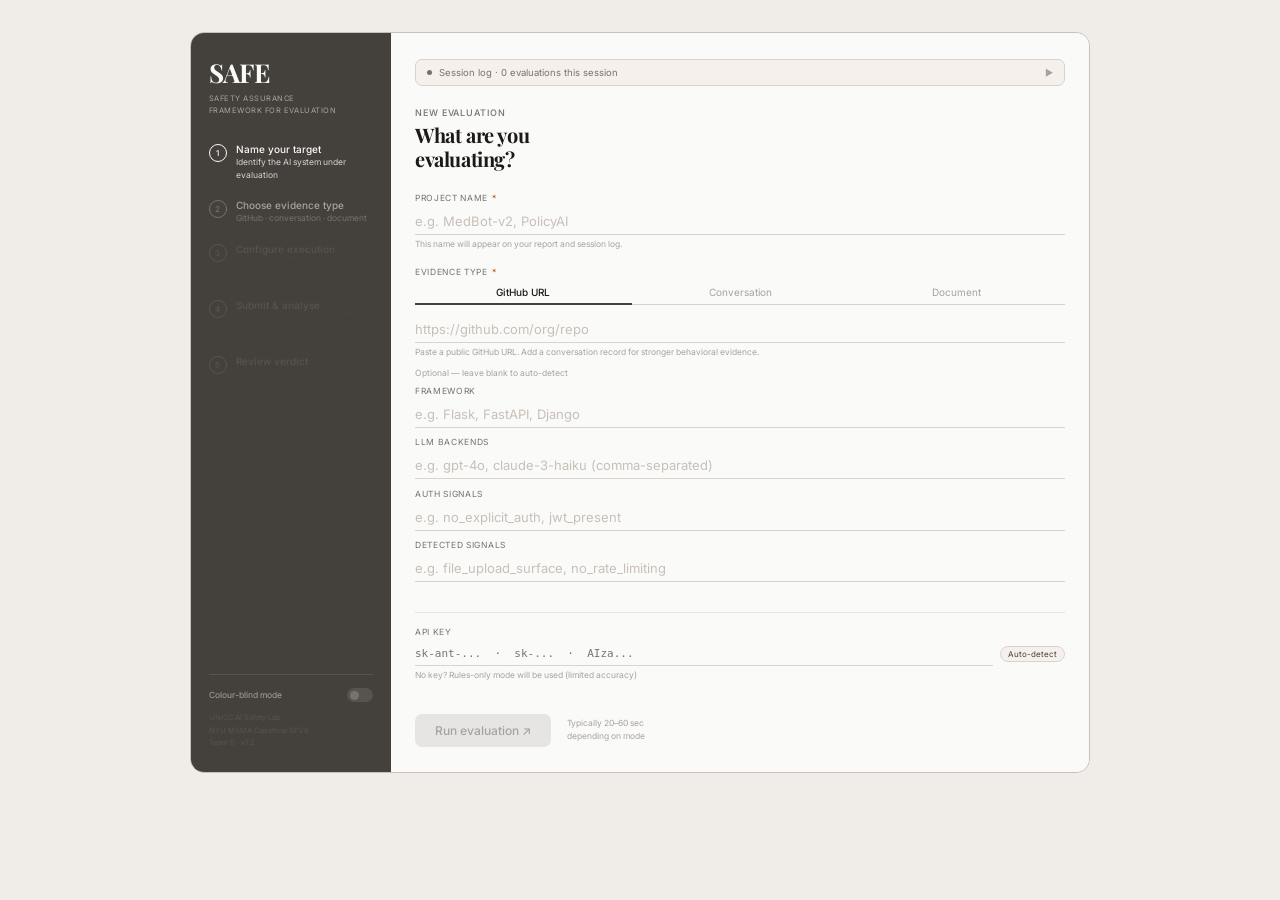
==== commit 33bf802a: "feat: Phase 7c - frontend rewrite from design refs, 194/194 tests pass - Rewrote index.html: sidebar" ====
--- a/frontend/templates/index.html
+++ b/frontend/templates/index.html
@@ -1,591 +1,554 @@
 <!DOCTYPE html>
 <html lang="en">
 <head>
-  <meta charset="UTF-8" />
-  <meta name="viewport" content="width=device-width, initial-scale=1.0" />
-  <title>SAFE — AI Safety Evaluation</title>
-  <link rel="preconnect" href="https://fonts.googleapis.com" />
-  <link rel="preconnect" href="https://fonts.gstatic.com" crossorigin />
-  <link href="https://fonts.googleapis.com/css2?family=Inter:wght@400;500;600&family=Playfair+Display:wght@700&display=swap" rel="stylesheet" />
-  <link rel="stylesheet" href="/static/style.css" />
-  <style>
-    *, *::before, *::after { box-sizing: border-box; margin: 0; padding: 0; }
-    body { font-family: Inter, sans-serif; background: #F9F8F6; color: #1C1917; min-height: 100vh; display: flex; }
-
-    /* ── Sidebar ─────────────────────────────────────── */
-    #sidebar {
-      width: 200px; min-height: 100vh; background: var(--color-warm-slate); color: #fff;
-      padding: 28px 20px; display: flex; flex-direction: column; gap: 28px; flex-shrink: 0;
-    }
-    .wordmark {
-      font-family: 'Playfair Display', serif; font-size: 16px; font-weight: 700; letter-spacing: 0.04em;
-    }
-    .wordmark span {
-      display: block; font-family: Inter, sans-serif; font-size: 10px; font-weight: 400;
-      opacity: 0.55; margin-top: 3px; letter-spacing: 0;
-    }
-    .step-list { display: flex; flex-direction: column; gap: 6px; }
-    .step-item {
-      display: flex; align-items: center; gap: 10px; padding: 9px 10px; border-radius: 7px;
-      cursor: pointer; font-size: 12px; font-weight: 600; opacity: 0.45; transition: opacity 0.15s, background 0.15s;
-    }
-    .step-item.active  { background: rgba(255,255,255,0.12); opacity: 1; }
-    .step-item.done    { opacity: 0.7; }
-    .step-num {
-      width: 22px; height: 22px; border-radius: 50%; border: 1.5px solid rgba(255,255,255,0.35);
-      display: flex; align-items: center; justify-content: center; font-size: 10px; flex-shrink: 0;
-    }
-    .step-item.active .step-num { background: #fff; color: var(--color-warm-slate); border-color: #fff; }
-    .step-item.done   .step-num { background: rgba(255,255,255,0.18); border-color: transparent; }
-
-    /* Colorblind toggle */
-    .cb-toggle { margin-top: auto; }
-    .cb-toggle label { display: flex; align-items: center; gap: 9px; font-size: 11px; cursor: pointer; opacity: 0.7; }
-    .cb-toggle input { width: 14px; height: 14px; accent-color: #fff; }
-
-    /* ── Main area ──────────────────────────────────── */
-    #main { flex: 1; padding: 44px 52px; max-width: 760px; }
-    h1 { font-family: 'Playfair Display', serif; font-size: 26px; margin-bottom: 6px; }
-    .subtitle { color: #78716C; font-size: 13px; margin-bottom: 36px; }
-
-    /* Step panels */
-    .step-panel { display: none; }
-    .step-panel.active { display: block; }
-
-    /* Fields */
-    .field { margin-bottom: 18px; }
-    .field label { display: block; font-size: 13px; font-weight: 600; margin-bottom: 5px; }
-    .field input, .field textarea, .field select {
-      width: 100%; padding: 9px 13px; border: 1.5px solid #D6D3D1; border-radius: 8px;
-      font-family: Inter, sans-serif; font-size: 13px; background: #fff; outline: none;
-      transition: border-color 0.15s;
-    }
-    .field input:focus, .field textarea:focus, .field select:focus { border-color: var(--color-warm-slate); }
-    .field textarea { resize: vertical; min-height: 80px; }
-    .field .hint { font-size: 11px; color: #A8A29E; margin-top: 4px; }
-
-    /* Source-type buttons */
-    .source-btns { display: flex; gap: 10px; margin-bottom: 24px; }
-    .source-btn {
-      flex: 1; padding: 11px 8px; border: 1.5px solid #D6D3D1; border-radius: 9px;
-      background: #fff; font-family: Inter, sans-serif; font-size: 13px; font-weight: 600;
-      cursor: pointer; text-align: center; transition: border-color 0.15s, background 0.15s;
-    }
-    .source-btn .s-icon { display: block; font-size: 18px; margin-bottom: 4px; }
-    .source-btn.active { border-color: var(--color-warm-slate); background: var(--color-rule-ref-bg); }
-
-    /* Dynamic evidence sections */
-    .evidence-section { display: none; }
-    .evidence-section.active { display: block; }
-
-    /* Conversation builder */
-    #conv-box { border: 1.5px solid #D6D3D1; border-radius: 10px; overflow: hidden; margin-bottom: 4px; }
-    .conv-turn { padding: 10px 13px; border-bottom: 1px solid var(--color-card-border); display: flex; gap: 10px; align-items: flex-start; }
-    .conv-turn:last-child { border-bottom: none; }
-    .conv-role {
-      font-size: 9px; font-weight: 600; text-transform: uppercase; letter-spacing: 0.06em;
-      padding: 3px 7px; border-radius: 4px; flex-shrink: 0; margin-top: 2px;
-    }
-    .conv-role.user      { background: #E0EDF5; color: #3D6070; }
-    .conv-role.assistant { background: #E2E1F5; color: #4A4880; }
-    .conv-content { font-size: 13px; flex: 1; line-height: 1.5; }
-    .conv-del { background: none; border: none; cursor: pointer; color: #A8A29E; font-size: 15px; flex-shrink: 0; padding: 0 2px; }
-    .conv-del:hover { color: #A32D2D; }
-    .conv-empty { padding: 18px; color: #A8A29E; font-size: 13px; text-align: center; }
-    #conv-input-row { display: flex; gap: 8px; padding: 10px 13px; border-top: 1px solid var(--color-card-border); background: #FAFAF9; }
-    #conv-role-sel { padding: 7px 9px; border: 1.5px solid #D6D3D1; border-radius: 6px; font-size: 12px; }
-    #conv-text { flex: 1; padding: 7px 11px; border: 1.5px solid #D6D3D1; border-radius: 6px; font-size: 13px; }
-    #conv-add-btn {
-      padding: 7px 14px; background: var(--color-warm-slate); color: #fff; border: none;
-      border-radius: 6px; font-size: 12px; font-weight: 600; cursor: pointer;
-    }
-
-    /* File upload */
-    .file-drop {
-      border: 2px dashed #D6D3D1; border-radius: 10px; padding: 32px 20px;
-      text-align: center; cursor: pointer; transition: border-color 0.15s;
-    }
-    .file-drop:hover { border-color: var(--color-warm-slate); }
-    .file-drop .fd-icon { font-size: 28px; margin-bottom: 8px; color: #A8A29E; }
-    .file-drop .fd-label { font-size: 13px; font-weight: 600; color: #44403C; }
-    .file-drop .fd-sub { font-size: 11px; color: #A8A29E; margin-top: 4px; }
-    #doc-file { display: none; }
-    #doc-preview { margin-top: 10px; font-size: 12px; color: #78716C; }
-
-    /* API key detection */
-    .api-key-wrap { position: relative; }
-    #api_key { padding-right: 120px; }
-    #provider-badge {
-      position: absolute; right: 10px; top: 50%; transform: translateY(-50%);
-      font-size: 11px; font-weight: 600; padding: 3px 9px; border-radius: 10px;
-      background: var(--color-rule-ref-bg); color: var(--color-warm-slate); display: none;
-    }
-    .no-key-hint { font-size: 11px; color: #A8A29E; margin-top: 6px; }
-
-    /* Review block */
-    .review-block {
-      background: var(--color-rule-ref-bg); border-radius: 10px; padding: 16px 18px; margin-bottom: 14px;
-    }
-    .review-block h3 {
-      font-size: 11px; font-weight: 600; color: #78716C; text-transform: uppercase;
-      letter-spacing: 0.05em; margin-bottom: 8px;
-    }
-    .review-item { font-size: 13px; margin-bottom: 3px; color: #1C1917; }
-    .review-item span { font-weight: 600; }
-
-    /* Navigation */
-    .nav-row { display: flex; justify-content: space-between; align-items: center; margin-top: 32px; }
-    .btn-back {
-      padding: 9px 20px; border: 1.5px solid #D6D3D1; border-radius: 8px;
-      background: #fff; color: var(--color-warm-slate); font-size: 13px; font-weight: 600; cursor: pointer;
-    }
-    .btn-next {
-      padding: 9px 24px; background: var(--color-warm-slate); color: #fff; border: none;
-      border-radius: 8px; font-size: 13px; font-weight: 600; cursor: pointer; transition: opacity 0.15s;
-    }
-    .btn-next:hover { opacity: 0.85; }
-    .btn-submit {
-      padding: 11px 32px; background: #3B6D11; color: #fff; border: none;
-      border-radius: 8px; font-size: 14px; font-weight: 600; cursor: pointer; transition: opacity 0.15s;
-    }
-    .btn-submit:hover { opacity: 0.85; }
-
-    /* Loading overlay */
-    #loading-overlay {
-      display: none; position: fixed; inset: 0; background: rgba(68,64,60,0.75);
-      z-index: 1000; align-items: center; justify-content: center; flex-direction: column; gap: 14px;
-    }
-    #loading-overlay.show { display: flex; }
-    .spinner {
-      width: 38px; height: 38px; border: 3px solid rgba(255,255,255,0.3);
-      border-top-color: #fff; border-radius: 50%; animation: spin 0.8s linear infinite;
-    }
-    @keyframes spin { to { transform: rotate(360deg); } }
-    .loading-text { color: #fff; font-size: 14px; font-weight: 600; }
-
-    /* Colorblind mode */
-    body.cb .btn-submit { background: #005C99; }
-    body.cb .source-btn.active { border-color: #005C99; }
-  </style>
+<meta charset="UTF-8"/>
+<meta name="viewport" content="width=device-width, initial-scale=1.0"/>
+<title>SAFE — AI Safety Evaluation</title>
+<link rel="preconnect" href="https://fonts.googleapis.com"/>
+<link rel="preconnect" href="https://fonts.gstatic.com" crossorigin/>
+<link href="https://fonts.googleapis.com/css2?family=Playfair+Display:wght@700&family=Inter:wght@400;500;600&display=swap" rel="stylesheet"/>
+<style>
+@import url('https://fonts.googleapis.com/css2?family=Playfair+Display:wght@700&family=Inter:wght@400;500;600&display=swap');
+*{box-sizing:border-box;margin:0;padding:0;}
+body{font-family:'Inter',sans-serif;background:#F0EDE8;min-height:100vh;display:flex;align-items:flex-start;justify-content:center;padding:2rem;}
+
+.w{display:flex;min-height:600px;border:0.5px solid #C8C0B8;border-radius:14px;overflow:hidden;font-family:'Inter',sans-serif;width:100%;max-width:900px;}
+
+/* SIDEBAR */
+.left{width:200px;flex-shrink:0;background:#44403C;padding:1.4rem 1.1rem;display:flex;flex-direction:column;}
+.logo{font-family:'Playfair Display',Georgia,serif;font-size:26px;font-weight:700;color:#FAFAF8;letter-spacing:-0.01em;margin-bottom:0.15rem;}
+.logo-sub{font-size:7.5px;color:#A8A29E;line-height:1.65;text-transform:uppercase;letter-spacing:0.07em;margin-bottom:1.6rem;}
+
+.steps{flex:1;}
+.step{display:flex;gap:9px;margin-bottom:1.1rem;align-items:flex-start;}
+.step-num{width:18px;height:18px;border-radius:50%;border:1.5px solid;display:flex;align-items:center;justify-content:center;font-size:8px;font-weight:500;flex-shrink:0;margin-top:1px;transition:all 0.2s;}
+.step.done .step-num{border-color:#D6D3D1;background:#D6D3D1;color:#44403C;}
+.step.active .step-num{border-color:#FAFAF8;color:#FAFAF8;}
+.step.next .step-num{border-color:#78716C;color:#78716C;}
+.step.future .step-num{border-color:#57534E;color:#57534E;}
+.step-body{}
+.step-title{font-size:10px;font-weight:500;margin-bottom:1px;}
+.step.done .step-title{color:#D6D3D1;}
+.step.active .step-title{color:#FAFAF8;}
+.step.next .step-title{color:#A8A29E;}
+.step.future .step-title{color:#57534E;}
+.step-desc{font-size:8.5px;line-height:1.5;}
+.step.done .step-desc{color:#A8A29E;}
+.step.active .step-desc{color:#D6D3D1;}
+.step.next .step-desc{color:#78716C;}
+.step.future .step-desc{color:#44403C;}
+
+.left-bottom{border-top:0.5px solid #57534E;padding-top:0.85rem;}
+.cb-row{display:flex;align-items:center;gap:7px;margin-bottom:0.6rem;}
+.cb-lbl{font-size:8.5px;color:#A8A29E;flex:1;}
+.cb-lbl.on{color:#D6D3D1;}
+.toggle{width:26px;height:14px;background:#57534E;border-radius:100px;cursor:pointer;position:relative;flex-shrink:0;border:none;transition:background 0.2s;}
+.toggle.on{background:#A8A29E;}
+.thumb{width:9px;height:9px;background:#78716C;border-radius:50%;position:absolute;top:2.5px;left:2.5px;transition:all 0.2s;}
+.toggle.on .thumb{left:14.5px;background:#FAFAF8;}
+.left-meta{font-size:7.5px;color:#57534E;line-height:1.7;}
+
+/* RIGHT */
+.right{flex:1;background:#FAFAF8;padding:1.6rem 1.5rem;display:flex;flex-direction:column;min-width:0;overflow-y:auto;}
+
+/* Session bar */
+.sess{background:#F5F0EB;border:0.5px solid #D6D3D1;border-radius:7px;padding:0.45rem 0.7rem;margin-bottom:1.3rem;cursor:pointer;}
+.sess-top{display:flex;align-items:center;gap:7px;}
+.sess-dot{width:5px;height:5px;border-radius:50%;background:#78716C;flex-shrink:0;}
+.sess-dot.has{background:#44403C;}
+.sess-txt{font-size:9.5px;color:#78716C;flex:1;}
+.sess-arr{font-size:9px;color:#A8A29E;}
+.sess-entries{display:none;padding-top:0.5rem;}
+.sess-entries.open{display:block;}
+.sess-row{display:flex;align-items:center;gap:6px;padding:3.5px 0;border-bottom:0.5px solid #E7E5E4;}
+.sess-row:last-child{border:none;}
+.sess-time{font-size:8.5px;color:#A8A29E;width:34px;flex-shrink:0;}
+.sess-proj{font-size:9px;color:#1C1917;flex:1;white-space:nowrap;overflow:hidden;text-overflow:ellipsis;}
+.sess-badge{font-size:8px;font-weight:500;padding:2px 6px;border-radius:4px;flex-shrink:0;}
+.b-ap{background:#EAF3DE;color:#3B6D11;}
+.b-rv{background:#FAEEDA;color:#854F0B;}
+.b-rj{background:#FCEBEB;color:#A32D2D;}
+
+.eyebrow{font-size:9px;color:#78716C;text-transform:uppercase;letter-spacing:0.1em;font-weight:500;margin-bottom:0.3rem;}
+.heading{font-family:'Playfair Display',Georgia,serif;font-size:20px;font-weight:700;color:#1C1917;letter-spacing:-0.02em;margin-bottom:1.4rem;line-height:1.2;}
+
+.fl{margin-bottom:1rem;}
+.fl-lbl{font-size:8.5px;color:#78716C;text-transform:uppercase;letter-spacing:0.08em;margin-bottom:0.3rem;display:flex;gap:4px;align-items:center;}
+.fl-req{color:#C2410C;}
+.fi{width:100%;background:transparent;border:none;border-bottom:1px solid #D6D3D1;padding:5px 0;font-size:13px;color:#1C1917;font-family:'Inter',sans-serif;outline:none;transition:border-color 0.15s;}
+.fi::placeholder{color:#C8C0B8;}
+.fi:focus{border-bottom-color:#44403C;}
+.fi-hint{font-size:8.5px;color:#A8A29E;margin-top:3px;line-height:1.5;}
+
+.tab-row{display:flex;border-bottom:1px solid #D6D3D1;margin-bottom:0.65rem;}
+.tab{flex:1;font-size:10px;color:#A8A29E;padding:5px 3px;text-align:center;cursor:pointer;border:none;border-bottom:2px solid transparent;margin-bottom:-1px;background:none;font-family:'Inter',sans-serif;transition:all 0.15s;}
+.tab.on{color:#1C1917;font-weight:500;border-bottom-color:#44403C;}
+
+.div-line{height:0.5px;background:#E7E5E4;margin:0.9rem 0;}
+
+/* GitHub-specific fields */
+.gh-optional{font-size:8.5px;color:#A8A29E;margin-bottom:0.5rem;}
+
+/* Conversation builder */
+.cv-turns{margin-bottom:0.6rem;}
+.cv-turn{display:flex;gap:6px;align-items:flex-start;margin-bottom:0.5rem;}
+.cv-role{font-size:9px;font-weight:500;color:#44403C;background:#F5F0EB;border:0.5px solid #D6D3D1;border-radius:5px;padding:4px 8px;cursor:pointer;white-space:nowrap;flex-shrink:0;transition:all 0.15s;}
+.cv-role.assistant{background:#E0EDF5;color:#3D6070;border-color:#B8D4E2;}
+.cv-content{flex:1;border:none;border-bottom:1px solid #D6D3D1;background:transparent;font-family:'Inter',sans-serif;font-size:12px;color:#1C1917;outline:none;padding:4px 0;resize:none;min-height:32px;}
+.cv-content::placeholder{color:#C8C0B8;}
+.cv-content:focus{border-bottom-color:#44403C;}
+.cv-del{font-size:10px;color:#A8A29E;cursor:pointer;flex-shrink:0;padding:4px 2px;border:none;background:none;}
+.cv-del:hover{color:#A32D2D;}
+.cv-add{font-size:9px;color:#78716C;background:none;border:0.5px solid #D6D3D1;border-radius:5px;padding:4px 10px;cursor:pointer;font-family:'Inter',sans-serif;transition:all 0.15s;}
+.cv-add:hover{border-color:#44403C;color:#44403C;}
+.cv-hint{font-size:8.5px;color:#A8A29E;margin-top:4px;line-height:1.5;}
+
+/* Document upload */
+.dc-drop{border:1px dashed #D6D3D1;border-radius:8px;padding:1.2rem;text-align:center;cursor:pointer;transition:all 0.15s;position:relative;}
+.dc-drop:hover,.dc-drop.over{border-color:#44403C;background:#F5F0EB;}
+.dc-drop input[type=file]{position:absolute;inset:0;opacity:0;cursor:pointer;width:100%;height:100%;}
+.dc-icon{font-size:18px;margin-bottom:0.3rem;color:#A8A29E;}
+.dc-label{font-size:10px;color:#78716C;margin-bottom:2px;}
+.dc-sub{font-size:8.5px;color:#A8A29E;}
+.dc-name{font-size:9px;color:#44403C;font-weight:500;margin-top:0.4rem;}
+
+/* API key */
+.key-wrap{display:flex;align-items:center;gap:7px;}
+.key-fi{flex:1;background:transparent;border:none;border-bottom:1px solid #D6D3D1;padding:5px 0;font-size:11px;color:#1C1917;font-family:monospace;outline:none;}
+.key-fi:focus{border-bottom-color:#44403C;}
+.key-badge{font-size:8px;padding:2px 7px;border-radius:100px;background:#F5F0EB;color:#44403C;border:0.5px solid #D6D3D1;white-space:nowrap;}
+.no-key-hint{font-size:8.5px;color:#A8A29E;margin-top:3px;line-height:1.5;}
+
+/* Submit */
+.submit-area{margin-top:auto;padding-top:1rem;display:flex;align-items:center;gap:1rem;}
+.sbtn{background:#44403C;color:#FAFAF8;border:none;border-radius:7px;padding:9px 20px;font-size:12px;font-weight:500;font-family:'Inter',sans-serif;cursor:pointer;flex-shrink:0;transition:background 0.15s;}
+.sbtn:hover{background:#1C1917;}
+.sbtn:disabled{background:#E7E5E4;color:#A8A29E;cursor:not-allowed;}
+.sbtn.running{background:#57534E;}
+.s-hint{font-size:8.5px;color:#A8A29E;line-height:1.6;}
+.err-msg{font-size:9px;color:#A32D2D;margin-top:4px;display:none;}
+.err-msg.show{display:block;}
+
+/* Colorblind overrides */
+.cb .b-ap{background:#E6F1FB;color:#0C447C;}
+.cb .b-rj{background:#EEEDFE;color:#3C3489;}
+</style>
 </head>
 <body>
-  <div id="loading-overlay">
-    <div class="spinner"></div>
-    <div class="loading-text">Running SAFE evaluation…</div>
+<div class="w" id="root">
+
+  <!-- SIDEBAR -->
+  <div class="left">
+    <div class="logo">SAFE</div>
+    <div class="logo-sub">Safety Assurance<br>Framework for Evaluation</div>
+
+    <div class="steps" id="steps">
+      <div class="step active" data-step="1">
+        <div class="step-num">1</div>
+        <div class="step-body">
+          <div class="step-title">Name your target</div>
+          <div class="step-desc">Identify the AI system under evaluation</div>
+        </div>
+      </div>
+      <div class="step next" data-step="2">
+        <div class="step-num">2</div>
+        <div class="step-body">
+          <div class="step-title">Choose evidence type</div>
+          <div class="step-desc">GitHub &middot; conversation &middot; document</div>
+        </div>
+      </div>
+      <div class="step future" data-step="3">
+        <div class="step-num">3</div>
+        <div class="step-body">
+          <div class="step-title">Configure execution</div>
+          <div class="step-desc">Select mode and provide API key if needed</div>
+        </div>
+      </div>
+      <div class="step future" data-step="4">
+        <div class="step-num">4</div>
+        <div class="step-body">
+          <div class="step-title">Submit &amp; analyse</div>
+          <div class="step-desc">Three expert modules evaluate your evidence</div>
+        </div>
+      </div>
+      <div class="step future" data-step="5">
+        <div class="step-num">5</div>
+        <div class="step-body">
+          <div class="step-title">Review verdict</div>
+          <div class="step-desc">APPROVE &middot; HOLD &middot; REJECT with citations</div>
+        </div>
+      </div>
+    </div>
+
+    <div class="left-bottom">
+      <div class="cb-row">
+        <div class="cb-lbl" id="cb-lbl">Colour-blind mode</div>
+        <button class="toggle" id="cb-btn" onclick="toggleCB()"><div class="thumb"></div></button>
+      </div>
+      <div class="left-meta">UNICC AI Safety Lab<br>NYU MSMA Capstone SP26<br>Team 6 &middot; v1.2</div>
+    </div>
   </div>
 
-  <!-- Sidebar -->
-  <nav id="sidebar">
-    <div class="wordmark">SAFE <span>AI Safety Evaluation</span></div>
-    <div class="step-list">
-      <div class="step-item active" data-step="1"><div class="step-num">1</div><span>Target</span></div>
-      <div class="step-item"        data-step="2"><div class="step-num">2</div><span>Source Type</span></div>
-      <div class="step-item"        data-step="3"><div class="step-num">3</div><span>Evidence</span></div>
-      <div class="step-item"        data-step="4"><div class="step-num">4</div><span>API Key</span></div>
-      <div class="step-item"        data-step="5"><div class="step-num">5</div><span>Review &amp; Submit</span></div>
-    </div>
-    <div class="cb-toggle">
-      <label><input type="checkbox" id="cb-check" /> Colorblind mode</label>
-    </div>
-  </nav>
-
-  <!-- Main -->
-  <main id="main">
-
-    <!-- Step 1: Target Name -->
-    <div class="step-panel active" id="panel-1">
-      <h1>Target Name</h1>
-      <p class="subtitle">Name the AI agent or system being evaluated.</p>
-      <div class="field">
-        <label for="target_name">Agent / System Name *</label>
-        <input type="text" id="target_name" placeholder="e.g. VeriMedia Content Moderator" autocomplete="off" />
-        <div class="hint">This name appears in the evaluation report and PDF cover.</div>
-      </div>
-      <div class="nav-row">
-        <span></span>
-        <button class="btn-next" onclick="goTo(2)">Next →</button>
-      </div>
-    </div>
-
-    <!-- Step 2: Source Type -->
-    <div class="step-panel" id="panel-2">
-      <h1>Source Type</h1>
-      <p class="subtitle">Select the type of evidence you are providing.</p>
-      <div class="source-btns">
-        <button class="source-btn active" data-source="github_url" onclick="selectSource(this)">
-          <span class="s-icon">⚙</span>GitHub URL
-        </button>
-        <button class="source-btn" data-source="conversation" onclick="selectSource(this)">
-          <span class="s-icon">💬</span>Conversation
-        </button>
-        <button class="source-btn" data-source="document" onclick="selectSource(this)">
-          <span class="s-icon">📄</span>Document
-        </button>
-      </div>
-      <div id="src-desc" style="font-size:13px;color:#78716C;background:#F9F8F6;border-radius:8px;padding:12px 14px;"></div>
-      <div class="nav-row">
-        <button class="btn-back" onclick="goTo(1)">← Back</button>
-        <button class="btn-next" onclick="goTo(3)">Next →</button>
-      </div>
-    </div>
-
-    <!-- Step 3: Evidence -->
-    <div class="step-panel" id="panel-3">
-      <h1>Evidence</h1>
-      <p class="subtitle" id="evidence-subtitle">Provide the evidence for evaluation.</p>
-
-      <!-- GitHub URL evidence -->
-      <div class="evidence-section active" id="ev-github">
-        <div class="field">
-          <label for="github_url">GitHub URL *</label>
-          <input type="url" id="github_url" placeholder="https://github.com/owner/repository" />
-        </div>
-        <div class="field">
-          <label for="framework">Framework <span style="font-weight:400;color:#A8A29E">(optional)</span></label>
-          <input type="text" id="framework" placeholder="e.g. Flask, FastAPI, Django" />
-        </div>
-        <div class="field">
-          <label for="llm_backends">LLM Backends <span style="font-weight:400;color:#A8A29E">(optional)</span></label>
-          <input type="text" id="llm_backends" placeholder="e.g. OpenAI API, Gemini, Anthropic" />
-        </div>
-        <div class="field">
-          <label for="auth_signals">Auth Signals <span style="font-weight:400;color:#A8A29E">(optional)</span></label>
-          <input type="text" id="auth_signals" placeholder="e.g. JWT, OAuth, API key" />
-        </div>
-        <div class="field">
-          <label for="detected_signals">Detected Signals <span style="font-weight:400;color:#A8A29E">(optional)</span></label>
-          <input type="text" id="detected_signals" placeholder="e.g. upload endpoint, external API calls" />
-        </div>
-      </div>
-
-      <!-- Conversation evidence -->
-      <div class="evidence-section" id="ev-conversation">
-        <div class="field">
-          <label>Conversation Transcript</label>
-          <div id="conv-box">
-            <div id="conv-turns"></div>
-            <div id="conv-input-row">
-              <select id="conv-role-sel">
-                <option value="user">User</option>
-                <option value="assistant">Assistant</option>
-              </select>
-              <input type="text" id="conv-text" placeholder="Enter message…" onkeydown="if(event.key==='Enter'){addTurn();event.preventDefault();}" />
-              <button id="conv-add-btn" onclick="addTurn()">Add</button>
-            </div>
-          </div>
-          <div class="hint">Press Enter or click Add to insert a turn. Minimum 1 turn required.</div>
-        </div>
-      </div>
-
-      <!-- Document evidence -->
-      <div class="evidence-section" id="ev-document">
-        <div class="file-drop" onclick="document.getElementById('doc-file').click()" id="file-drop-zone">
-          <div class="fd-icon">📂</div>
-          <div class="fd-label">Click to select a file</div>
-          <div class="fd-sub">Supports .pdf, .md, .txt</div>
-        </div>
-        <input type="file" id="doc-file" accept=".pdf,.md,.txt,text/plain,text/markdown,application/pdf" />
-        <div id="doc-preview"></div>
-      </div>
-
-      <div class="nav-row">
-        <button class="btn-back" onclick="goTo(2)">← Back</button>
-        <button class="btn-next" onclick="goTo(4)">Next →</button>
-      </div>
-    </div>
-
-    <!-- Step 4: API Key -->
-    <div class="step-panel" id="panel-4">
-      <h1>API Key</h1>
-      <p class="subtitle">Provide an LLM API key to enable full analysis. Leave blank for rules-only mode.</p>
-      <div class="field">
-        <label for="api_key">API Key</label>
-        <div class="api-key-wrap">
-          <input type="password" id="api_key" placeholder="sk-ant-… or sk-… or AIza…" autocomplete="off" oninput="detectProvider(this.value)" />
-          <span id="provider-badge"></span>
-        </div>
-        <div class="no-key-hint">No key? Rules-only mode will be used (limited accuracy).</div>
-      </div>
-      <div class="nav-row">
-        <button class="btn-back" onclick="goTo(3)">← Back</button>
-        <button class="btn-next" onclick="goTo(5)">Next →</button>
-      </div>
-    </div>
-
-    <!-- Step 5: Review & Submit -->
-    <div class="step-panel" id="panel-5">
-      <h1>Review &amp; Submit</h1>
-      <p class="subtitle">Confirm your configuration before running the evaluation.</p>
-      <div class="review-block">
-        <h3>Target</h3>
-        <div class="review-item">Name: <span id="rv-name">—</span></div>
-      </div>
-      <div class="review-block">
-        <h3>Source</h3>
-        <div class="review-item">Type: <span id="rv-source">—</span></div>
-        <div id="rv-evidence-detail"></div>
-      </div>
-      <div class="review-block">
-        <h3>API Key</h3>
-        <div class="review-item">Provider: <span id="rv-provider">None (rules-only mode)</span></div>
-      </div>
-      <div class="nav-row">
-        <button class="btn-back" onclick="goTo(4)">← Back</button>
-        <button class="btn-submit" onclick="submitForm()">Run Evaluation</button>
-      </div>
-    </div>
-
-  </main>
-
-  <script>
-    let currentStep = 1;
-    let selectedSource = 'github_url';
-    const conversation = [];
-    let docContent = '';
-    let docFilename = '';
-
-    const SOURCE_DESC = {
-      github_url:   'Evaluate a public or private GitHub repository. The system will clone and analyze the code.',
-      conversation: 'Evaluate an AI agent from a conversation transcript. Add turns using the builder below.',
-      document:     'Upload a document (.pdf, .md, .txt) to use as evaluation evidence.',
-    };
-
-    // ── Step navigation ─────────────────────────────
-    function goTo(step) {
-      if (!validateStep(currentStep)) return;
-      document.querySelector('.step-panel.active').classList.remove('active');
-      document.getElementById('panel-' + step).classList.add('active');
-      document.querySelectorAll('.step-item').forEach(el => {
-        const s = parseInt(el.dataset.step);
-        el.classList.toggle('active', s === step);
-        el.classList.toggle('done', s < step);
-        if (s >= step) el.classList.remove('done');
-        if (s < step)  el.classList.add('done');
-      });
-      currentStep = step;
-      if (step === 3) syncEvidenceSection();
-      if (step === 5) buildReview();
+  <!-- RIGHT PANEL -->
+  <div class="right">
+
+    <!-- Session log -->
+    <div class="sess" id="sess-bar" onclick="toggleSess()">
+      <div class="sess-top">
+        <div class="sess-dot" id="sess-dot"></div>
+        <div class="sess-txt" id="sess-txt">Session log &middot; 0 evaluations this session</div>
+        <div class="sess-arr" id="sess-arr">&#9658;</div>
+      </div>
+      <div class="sess-entries" id="sess-entries"></div>
+    </div>
+
+    <div class="eyebrow">New evaluation</div>
+    <div class="heading">What are you<br>evaluating?</div>
+
+    <!-- Step 1: Target name -->
+    <div class="fl">
+      <div class="fl-lbl">Project name <span class="fl-req">*</span></div>
+      <input class="fi" id="pname" placeholder="e.g. MedBot-v2, PolicyAI" oninput="onName()"/>
+      <div class="fi-hint">This name will appear on your report and session log.</div>
+    </div>
+
+    <!-- Step 2: Evidence type -->
+    <div class="fl">
+      <div class="fl-lbl">Evidence type <span class="fl-req">*</span></div>
+      <div class="tab-row">
+        <button class="tab on" id="tab-gh" onclick="swTab('gh',this)">GitHub URL</button>
+        <button class="tab" id="tab-cv" onclick="swTab('cv',this)">Conversation</button>
+        <button class="tab" id="tab-dc" onclick="swTab('dc',this)">Document</button>
+      </div>
+
+      <!-- GitHub fields -->
+      <div id="gh-fields">
+        <input class="fi" id="gh-url" placeholder="https://github.com/org/repo" oninput="onEvidence()"/>
+        <div class="fi-hint">Paste a public GitHub URL. Add a conversation record for stronger behavioral evidence.</div>
+        <div style="height:0.6rem;"></div>
+        <div class="gh-optional">Optional — leave blank to auto-detect</div>
+        <div class="fl" style="margin-bottom:0.6rem;">
+          <div class="fl-lbl">Framework</div>
+          <input class="fi" id="gh-framework" placeholder="e.g. Flask, FastAPI, Django"/>
+        </div>
+        <div class="fl" style="margin-bottom:0.6rem;">
+          <div class="fl-lbl">LLM backends</div>
+          <input class="fi" id="gh-llm" placeholder="e.g. gpt-4o, claude-3-haiku (comma-separated)"/>
+        </div>
+        <div class="fl" style="margin-bottom:0.6rem;">
+          <div class="fl-lbl">Auth signals</div>
+          <input class="fi" id="gh-auth" placeholder="e.g. no_explicit_auth, jwt_present"/>
+        </div>
+        <div class="fl" style="margin-bottom:0;">
+          <div class="fl-lbl">Detected signals</div>
+          <input class="fi" id="gh-detected" placeholder="e.g. file_upload_surface, no_rate_limiting"/>
+        </div>
+      </div>
+
+      <!-- Conversation builder -->
+      <div id="cv-fields" style="display:none;">
+        <div class="cv-hint" style="margin-bottom:0.5rem;">Build the conversation turn by turn. Click a role label to toggle user&nbsp;/&nbsp;assistant.</div>
+        <div class="cv-turns" id="cv-turns"></div>
+        <button class="cv-add" onclick="addTurn()">+ Add turn</button>
+        <div class="cv-hint" id="cv-count-hint" style="margin-top:4px;"></div>
+      </div>
+
+      <!-- Document upload -->
+      <div id="dc-fields" style="display:none;">
+        <div class="dc-drop" id="dc-drop">
+          <input type="file" accept=".pdf,.md,.txt" onchange="onFileChange(event)" id="dc-file"/>
+          <div class="dc-icon">&#128196;</div>
+          <div class="dc-label">Drop a file or click to browse</div>
+          <div class="dc-sub">.pdf &middot; .md &middot; .txt accepted</div>
+          <div class="dc-name" id="dc-name" style="display:none;"></div>
+        </div>
+        <div class="fi-hint" style="margin-top:6px;">Document content will be passed to the expert council for governance and compliance evaluation.</div>
+      </div>
+    </div>
+
+    <div class="div-line"></div>
+
+    <!-- Step 3: API key -->
+    <div class="fl" id="key-grp">
+      <div class="fl-lbl">API key</div>
+      <div class="key-wrap">
+        <input class="key-fi" id="akey" placeholder="sk-ant-...  &middot;  sk-...  &middot;  AIza..." oninput="detKey(this.value);onKey()"/>
+        <div class="key-badge" id="kbadge">Auto-detect</div>
+      </div>
+      <div class="no-key-hint" id="no-key-hint">No key? Rules-only mode will be used (limited accuracy)</div>
+    </div>
+
+    <!-- Submit -->
+    <div class="submit-area">
+      <button class="sbtn" id="sbtn" disabled onclick="doSubmit()">Run evaluation &#8599;</button>
+      <div>
+        <div class="s-hint">Typically 20&ndash;60 sec<br>depending on mode</div>
+        <div class="err-msg" id="err-msg"></div>
+      </div>
+    </div>
+
+  </div><!-- /right -->
+</div><!-- /w -->
+
+<script>
+var cbOn=false, tab='gh', log=[];
+var filledName=false, filledEv=false;
+var conversationTurns=[];
+var docContent='', docFileName='';
+
+function updateSteps(){
+  var steps=document.querySelectorAll('.step');
+  var hasKey=!!document.getElementById('akey').value.trim();
+  var cur=1;
+  if(filledName) cur=2;
+  if(filledName&&filledEv) cur=3;
+  if(filledName&&filledEv) cur=4;
+  steps.forEach(function(s){
+    var n=parseInt(s.dataset.step);
+    s.className='step';
+    if(n<cur) s.classList.add('done');
+    else if(n===cur) s.classList.add('active');
+    else if(n===cur+1) s.classList.add('next');
+    else s.classList.add('future');
+  });
+}
+
+function onName(){filledName=!!document.getElementById('pname').value.trim();updateSteps();chk();}
+
+function onEvidence(){
+  if(tab==='gh') filledEv=!!document.getElementById('gh-url').value.trim();
+  updateSteps();chk();
+}
+
+function onKey(){updateSteps();chk();}
+
+function chk(){
+  var ok=filledName&&filledEv;
+  document.getElementById('sbtn').disabled=!ok;
+}
+
+function swTab(t,btn){
+  tab=t;
+  document.querySelectorAll('.tab').forEach(function(b){b.classList.remove('on');});
+  btn.classList.add('on');
+  document.getElementById('gh-fields').style.display=t==='gh'?'block':'none';
+  document.getElementById('cv-fields').style.display=t==='cv'?'block':'none';
+  document.getElementById('dc-fields').style.display=t==='dc'?'block':'none';
+  // reset evidence state
+  if(t==='gh') filledEv=!!document.getElementById('gh-url').value.trim();
+  else if(t==='cv') filledEv=conversationTurns.length>0;
+  else if(t==='dc') filledEv=!!docContent;
+  updateSteps();chk();
+}
+
+function detKey(v){
+  var b=document.getElementById('kbadge');
+  var h=document.getElementById('no-key-hint');
+  if(!v){b.textContent='Auto-detect';h.style.display='';return;}
+  if(v.startsWith('sk-ant-')) b.textContent='Anthropic ✓';
+  else if(v.startsWith('sk-')) b.textContent='OpenAI ✓';
+  else if(v.startsWith('AIza')) b.textContent='Gemini ✓';
+  else if(v.length>8) b.textContent='Unknown provider';
+  else b.textContent='Auto-detect';
+  h.style.display='none';
+}
+
+/* Conversation builder */
+function addTurn(){
+  var role=conversationTurns.length%2===0?'user':'assistant';
+  conversationTurns.push({role:role,content:''});
+  renderTurns();
+  filledEv=false;updateSteps();chk();
+}
+
+function removeTurn(i){
+  conversationTurns.splice(i,1);
+  renderTurns();
+  filledEv=conversationTurns.some(function(t){return t.content.trim();});
+  updateSteps();chk();
+}
+
+function toggleRole(i){
+  conversationTurns[i].role=conversationTurns[i].role==='user'?'assistant':'user';
+  renderTurns();
+}
+
+function renderTurns(){
+  var c=document.getElementById('cv-turns');
+  if(!conversationTurns.length){
+    c.innerHTML='<div style="font-size:9px;color:#A8A29E;padding:4px 0;">No turns yet. Click &quot;+ Add turn&quot; to begin.</div>';
+    document.getElementById('cv-count-hint').textContent='';
+    return;
+  }
+  c.innerHTML=conversationTurns.map(function(t,i){
+    var roleClass=t.role==='assistant'?'cv-role assistant':'cv-role';
+    return '<div class="cv-turn">'
+      +'<button class="'+roleClass+'" onclick="toggleRole('+i+')">'+t.role+'</button>'
+      +'<textarea class="cv-content" rows="2" placeholder="Message content..." oninput="onTurnInput('+i+',this.value)">'+escHtml(t.content)+'</textarea>'
+      +'<button class="cv-del" onclick="removeTurn('+i+')" title="Remove turn">&times;</button>'
+      +'</div>';
+  }).join('');
+  var filled=conversationTurns.filter(function(t){return t.content.trim();}).length;
+  document.getElementById('cv-count-hint').textContent=conversationTurns.length+' turn'+(conversationTurns.length!==1?'s':'')+(filled<conversationTurns.length?' — fill all turns before submitting':'');
+}
+
+function escHtml(s){return s.replace(/&/g,'&amp;').replace(/</g,'&lt;').replace(/>/g,'&gt;').replace(/"/g,'&quot;');}
+
+function onTurnInput(i,v){
+  conversationTurns[i].content=v;
+  filledEv=conversationTurns.length>0&&conversationTurns.every(function(t){return t.content.trim();});
+  updateSteps();chk();
+  var filled=conversationTurns.filter(function(t){return t.content.trim();}).length;
+  document.getElementById('cv-count-hint').textContent=conversationTurns.length+' turn'+(conversationTurns.length!==1?'s':'')+(filled<conversationTurns.length?' — fill all turns before submitting':'');
+}
+
+/* Document upload */
+function onFileChange(e){
+  var file=e.target.files[0];
+  if(!file) return;
+  docFileName=file.name;
+  document.getElementById('dc-name').textContent='Selected: '+docFileName;
+  document.getElementById('dc-name').style.display='block';
+  var reader=new FileReader();
+  reader.onload=function(ev){
+    docContent=ev.target.result;
+    filledEv=true;
+    updateSteps();chk();
+  };
+  if(file.name.endsWith('.pdf')){
+    // For PDF, we can't easily read text; treat as binary and send filename
+    docContent='[PDF document: '+docFileName+']';
+    filledEv=true;
+    updateSteps();chk();
+  } else {
+    reader.readAsText(file,'utf-8');
+  }
+}
+
+/* Color-blind mode */
+function toggleCB(){
+  cbOn=!cbOn;
+  document.getElementById('cb-btn').classList.toggle('on',cbOn);
+  document.getElementById('cb-lbl').classList.toggle('on',cbOn);
+  document.getElementById('root').classList.toggle('cb',cbOn);
+}
+
+/* Session log */
+function toggleSess(){
+  var e=document.getElementById('sess-entries');
+  e.classList.toggle('open');
+  document.getElementById('sess-arr').textContent=e.classList.contains('open')?'▾':'▸';
+}
+
+function renderLog(){
+  var e=document.getElementById('sess-entries');
+  if(!log.length){e.innerHTML='<div style="font-size:9px;color:#A8A29E;padding:4px 0">No evaluations yet.</div>';return;}
+  e.innerHTML=log.map(function(r){
+    var v=r.verdict;
+    var cls=v==='APPROVE'?'b-ap':v==='REJECT'?'b-rj':'b-rv';
+    var label=v==='REVIEW'?'HOLD':v;
+    return '<div class="sess-row"><span class="sess-time">'+r.time+'</span><span class="sess-proj">'+escHtml(r.name)+' &middot; '+r.type+'</span><span class="sess-badge '+cls+'">'+label+'</span></div>';
+  }).join('');
+}
+
+/* Form submit */
+async function doSubmit(){
+  var btn=document.getElementById('sbtn');
+  var errEl=document.getElementById('err-msg');
+  btn.disabled=true;
+  btn.classList.add('running');
+  btn.textContent='Running…';
+  errEl.classList.remove('show');
+
+  var targetName=document.getElementById('pname').value.trim();
+  var apiKey=document.getElementById('akey').value.trim();
+  var startTime=Date.now();
+
+  var evalMode=tab==='gh'?'repository_only':'behavior_only';
+
+  var body={
+    context:{agent_name:targetName,description:'',domain:'Other',capabilities:[],high_autonomy:false},
+    selected_policies:['eu_ai_act','us_nist','iso','unesco'],
+    conversation:[],
+    metadata:{},
+    evaluation_mode:evalMode
+  };
+
+  if(apiKey) body.metadata.api_key=apiKey;
+
+  if(tab==='gh'){
+    var ghUrl=document.getElementById('gh-url').value.trim();
+    body.submission={source_type:'github_url',github_url:ghUrl,target_name:targetName,description:''};
+    var fw=document.getElementById('gh-framework').value.trim();
+    var llmb=document.getElementById('gh-llm').value.trim();
+    var auth=document.getElementById('gh-auth').value.trim();
+    var det=document.getElementById('gh-detected').value.trim();
+    if(fw) body.metadata.framework=fw;
+    if(llmb) body.metadata.llm_backends=llmb;
+    if(auth) body.metadata.auth_signals=auth;
+    if(det) body.metadata.detected_signals=det;
+  } else if(tab==='cv'){
+    body.conversation=conversationTurns.map(function(t){return{role:t.role,content:t.content};});
+  } else if(tab==='dc'){
+    if(docContent) body.conversation=[{role:'user',content:docContent}];
+  }
+
+  try{
+    var resp=await fetch('/v1/evaluations',{
+      method:'POST',
+      headers:{'Content-Type':'application/json'},
+      body:JSON.stringify(body)
+    });
+    if(!resp.ok){
+      var errBody=await resp.text();
+      throw new Error(resp.status+': '+errBody.slice(0,200));
     }
-
-    function validateStep(step) {
-      if (step === 1) {
-        const name = document.getElementById('target_name').value.trim();
-        if (!name) { document.getElementById('target_name').focus(); alert('Please enter a target name.'); return false; }
-      }
-      if (step === 3) {
-        if (selectedSource === 'github_url') {
-          const url = document.getElementById('github_url').value.trim();
-          if (!url) { document.getElementById('github_url').focus(); alert('Please enter a GitHub URL.'); return false; }
-        }
-        if (selectedSource === 'conversation' && conversation.length === 0) {
-          alert('Please add at least one conversation turn.'); return false;
-        }
-        if (selectedSource === 'document' && !docContent) {
-          alert('Please select a document file.'); return false;
-        }
-      }
-      return true;
+    var data=await resp.json();
+    var duration=Math.round((Date.now()-startTime)/1000);
+    data._duration_sec=duration;
+    data._input_label=tab==='gh'?'GitHub URL':tab==='cv'?'Conversation':'Document';
+    if(apiKey){
+      if(apiKey.startsWith('sk-ant-')) data._exec_mode='LLM API · Anthropic';
+      else if(apiKey.startsWith('sk-')) data._exec_mode='LLM API · OpenAI';
+      else if(apiKey.startsWith('AIza')) data._exec_mode='LLM API · Gemini';
+      else data._exec_mode='LLM API';
+    } else {
+      data._exec_mode='Rules only';
     }
-
-    // ── Source type ──────────────────────────────────
-    function selectSource(btn) {
-      document.querySelectorAll('.source-btn').forEach(b => b.classList.remove('active'));
-      btn.classList.add('active');
-      selectedSource = btn.dataset.source;
-      document.getElementById('src-desc').textContent = SOURCE_DESC[selectedSource];
-    }
-
-    // Init source desc
-    document.getElementById('src-desc').textContent = SOURCE_DESC[selectedSource];
-
-    function syncEvidenceSection() {
-      document.querySelectorAll('.evidence-section').forEach(s => s.classList.remove('active'));
-      document.getElementById('ev-' + selectedSource)?.classList.add('active');
-      const subtitles = {
-        github_url:   'Enter the GitHub repository URL and optional metadata.',
-        conversation: 'Build the conversation transcript turn by turn.',
-        document:     'Upload a document to evaluate.',
-      };
-      document.getElementById('evidence-subtitle').textContent = subtitles[selectedSource] || '';
-    }
-
-    // ── Conversation builder ─────────────────────────
-    function addTurn() {
-      const role = document.getElementById('conv-role-sel').value;
-      const text = document.getElementById('conv-text').value.trim();
-      if (!text) return;
-      conversation.push({ role, content: text });
-      document.getElementById('conv-text').value = '';
-      renderConversation();
-    }
-
-    function removeTurn(i) {
-      conversation.splice(i, 1);
-      renderConversation();
-    }
-
-    function renderConversation() {
-      const box = document.getElementById('conv-turns');
-      if (!conversation.length) {
-        box.innerHTML = '<div class="conv-empty">No turns yet. Add a message below.</div>';
-        return;
-      }
-      box.innerHTML = conversation.map((t, i) =>
-        `<div class="conv-turn">
-          <span class="conv-role ${t.role}">${t.role}</span>
-          <span class="conv-content">${esc(t.content)}</span>
-          <button class="conv-del" onclick="removeTurn(${i})" title="Remove">×</button>
-        </div>`
-      ).join('');
-    }
-    renderConversation();
-
-    // ── Document upload ──────────────────────────────
-    document.getElementById('doc-file').addEventListener('change', async function() {
-      const file = this.files[0];
-      if (!file) return;
-      docFilename = file.name;
-      const preview = document.getElementById('doc-preview');
-      preview.textContent = `Selected: ${file.name} (${(file.size / 1024).toFixed(1)} KB)`;
-      try {
-        if (file.type === 'application/pdf') {
-          docContent = `[PDF document: ${file.name}]`;
-        } else {
-          docContent = await file.text();
-        }
-        const drop = document.getElementById('file-drop-zone');
-        drop.querySelector('.fd-label').textContent = file.name;
-        drop.querySelector('.fd-sub').textContent = `${(file.size / 1024).toFixed(1)} KB · ready`;
-      } catch(e) {
-        preview.textContent = 'Error reading file.';
-      }
+    sessionStorage.setItem('safe_result',JSON.stringify(data));
+
+    var verdict=data.decision||'REVIEW';
+    var now=new Date();
+    var t=now.getHours().toString().padStart(2,'0')+':'+now.getMinutes().toString().padStart(2,'0');
+    log.unshift({time:t,name:targetName,type:tab,verdict:verdict});
+    document.getElementById('sess-dot').classList.add('has');
+    document.getElementById('sess-txt').textContent='Session log · '+log.length+' evaluation'+(log.length!==1?'s':'')+' this session';
+    renderLog();
+    var e=document.getElementById('sess-entries');
+    e.classList.add('open');
+    document.getElementById('sess-arr').textContent='▾';
+
+    // Mark step 5 active before redirect
+    var steps=document.querySelectorAll('.step');
+    steps.forEach(function(s){
+      var n=parseInt(s.dataset.step);
+      s.className='step';
+      if(n<5) s.classList.add('done');
+      else s.classList.add('active');
     });
 
-    // ── API key detection ────────────────────────────
-    function detectProvider(val) {
-      const v = val.trim();
-      let provider = '';
-      if (v.startsWith('sk-ant-'))   provider = 'Anthropic';
-      else if (v.startsWith('sk-'))  provider = 'OpenAI';
-      else if (v.startsWith('AIza')) provider = 'Gemini';
-      else if (v.length > 0)         provider = 'Unknown provider';
-      const badge = document.getElementById('provider-badge');
-      badge.textContent = provider;
-      badge.style.display = provider ? 'inline-block' : 'none';
-    }
-
-    // ── Review panel ─────────────────────────────────
-    function buildReview() {
-      document.getElementById('rv-name').textContent = document.getElementById('target_name').value.trim() || '—';
-
-      const sourceLabels = { github_url: 'GitHub URL', conversation: 'Conversation', document: 'Document' };
-      document.getElementById('rv-source').textContent = sourceLabels[selectedSource] || selectedSource;
-
-      let detail = '';
-      if (selectedSource === 'github_url') {
-        const url = document.getElementById('github_url').value.trim();
-        detail = `<div class="review-item">URL: <span>${esc(url || '(not set)')}</span></div>`;
-        const fw = document.getElementById('framework').value.trim();
-        if (fw) detail += `<div class="review-item">Framework: <span>${esc(fw)}</span></div>`;
-      } else if (selectedSource === 'conversation') {
-        detail = `<div class="review-item">Turns: <span>${conversation.length}</span></div>`;
-      } else if (selectedSource === 'document') {
-        detail = `<div class="review-item">File: <span>${esc(docFilename || '(none)')}</span></div>`;
-      }
-      document.getElementById('rv-evidence-detail').innerHTML = detail;
-
-      const apiKey = document.getElementById('api_key').value.trim();
-      let providerText = 'None (rules-only mode)';
-      if (apiKey.startsWith('sk-ant-')) providerText = 'Anthropic';
-      else if (apiKey.startsWith('sk-'))  providerText = 'OpenAI';
-      else if (apiKey.startsWith('AIza')) providerText = 'Gemini';
-      else if (apiKey)                    providerText = 'Unknown provider';
-      document.getElementById('rv-provider').textContent = providerText;
-    }
-
-    // ── Submit ───────────────────────────────────────
-    async function submitForm() {
-      const targetName = document.getElementById('target_name').value.trim() || 'Unnamed Agent';
-      const apiKey = document.getElementById('api_key').value.trim();
-
-      let evaluationMode, submission = null, convPayload = [];
-
-      if (selectedSource === 'github_url') {
-        evaluationMode = 'repository_only';
-        submission = {
-          source_type: 'github_url',
-          github_url: document.getElementById('github_url').value.trim(),
-          target_name: targetName,
-          description: '',
-        };
-      } else if (selectedSource === 'conversation') {
-        evaluationMode = 'behavior_only';
-        convPayload = conversation;
-      } else if (selectedSource === 'document') {
-        evaluationMode = 'behavior_only';
-        convPayload = docContent
-          ? [{ role: 'user', content: docContent.substring(0, 8000) }]
-          : [];
-      }
-
-      const metadata = {};
-      if (apiKey) metadata.api_key = apiKey;
-      const fw = document.getElementById('framework')?.value?.trim();
-      const llmb = document.getElementById('llm_backends')?.value?.trim();
-      const auth = document.getElementById('auth_signals')?.value?.trim();
-      const det  = document.getElementById('detected_signals')?.value?.trim();
-      if (fw)   metadata.framework        = fw;
-      if (llmb) metadata.llm_backends     = llmb;
-      if (auth) metadata.auth_signals     = auth;
-      if (det)  metadata.detected_signals = det;
-      if (selectedSource === 'document' && docFilename) metadata.document_filename = docFilename;
-
-      const body = {
-        evaluation_mode: evaluationMode,
-        context: { agent_name: targetName, domain: 'Other', capabilities: [], high_autonomy: false },
-        selected_policies: ['eu_ai_act', 'us_nist', 'iso', 'unesco'],
-        metadata,
-        conversation: convPayload,
-      };
-      if (submission) body.submission = submission;
-
-      document.getElementById('loading-overlay').classList.add('show');
-
-      try {
-        const resp = await fetch('/v1/evaluations', {
-          method: 'POST',
-          headers: { 'Content-Type': 'application/json' },
-          body: JSON.stringify(body),
-        });
-        if (!resp.ok) {
-          const err = await resp.json().catch(() => ({}));
-          alert('Error ' + resp.status + ': ' + (err.detail || resp.statusText));
-          return;
-        }
-        const data = await resp.json();
-        sessionStorage.setItem('safe_result', JSON.stringify(data));
-        const id = data.evaluation_id || '';
-        window.location.href = '/result' + (id ? `?id=${encodeURIComponent(id)}` : '');
-      } catch(e) {
-        alert('Network error: ' + e.message);
-      } finally {
-        document.getElementById('loading-overlay').classList.remove('show');
-      }
-    }
-
-    // ── Colorblind mode ──────────────────────────────
-    document.getElementById('cb-check').addEventListener('change', function() {
-      document.body.classList.toggle('cb', this.checked);
-      sessionStorage.setItem('safe_cb', this.checked ? '1' : '0');
-    });
-    if (sessionStorage.getItem('safe_cb') === '1') {
-      document.body.classList.add('cb');
-      document.getElementById('cb-check').checked = true;
-    }
-
-    function esc(s) {
-      return String(s).replace(/&/g,'&amp;').replace(/</g,'&lt;').replace(/>/g,'&gt;');
-    }
-  </script>
+    window.location.href='/result?id='+encodeURIComponent(data.evaluation_id);
+  } catch(err){
+    btn.disabled=false;
+    btn.classList.remove('running');
+    btn.textContent='Run evaluation ↗';
+    errEl.textContent='Error: '+err.message;
+    errEl.classList.add('show');
+  }
+}
+
+// Initialize
+renderTurns();
+</script>
 </body>
 </html>
